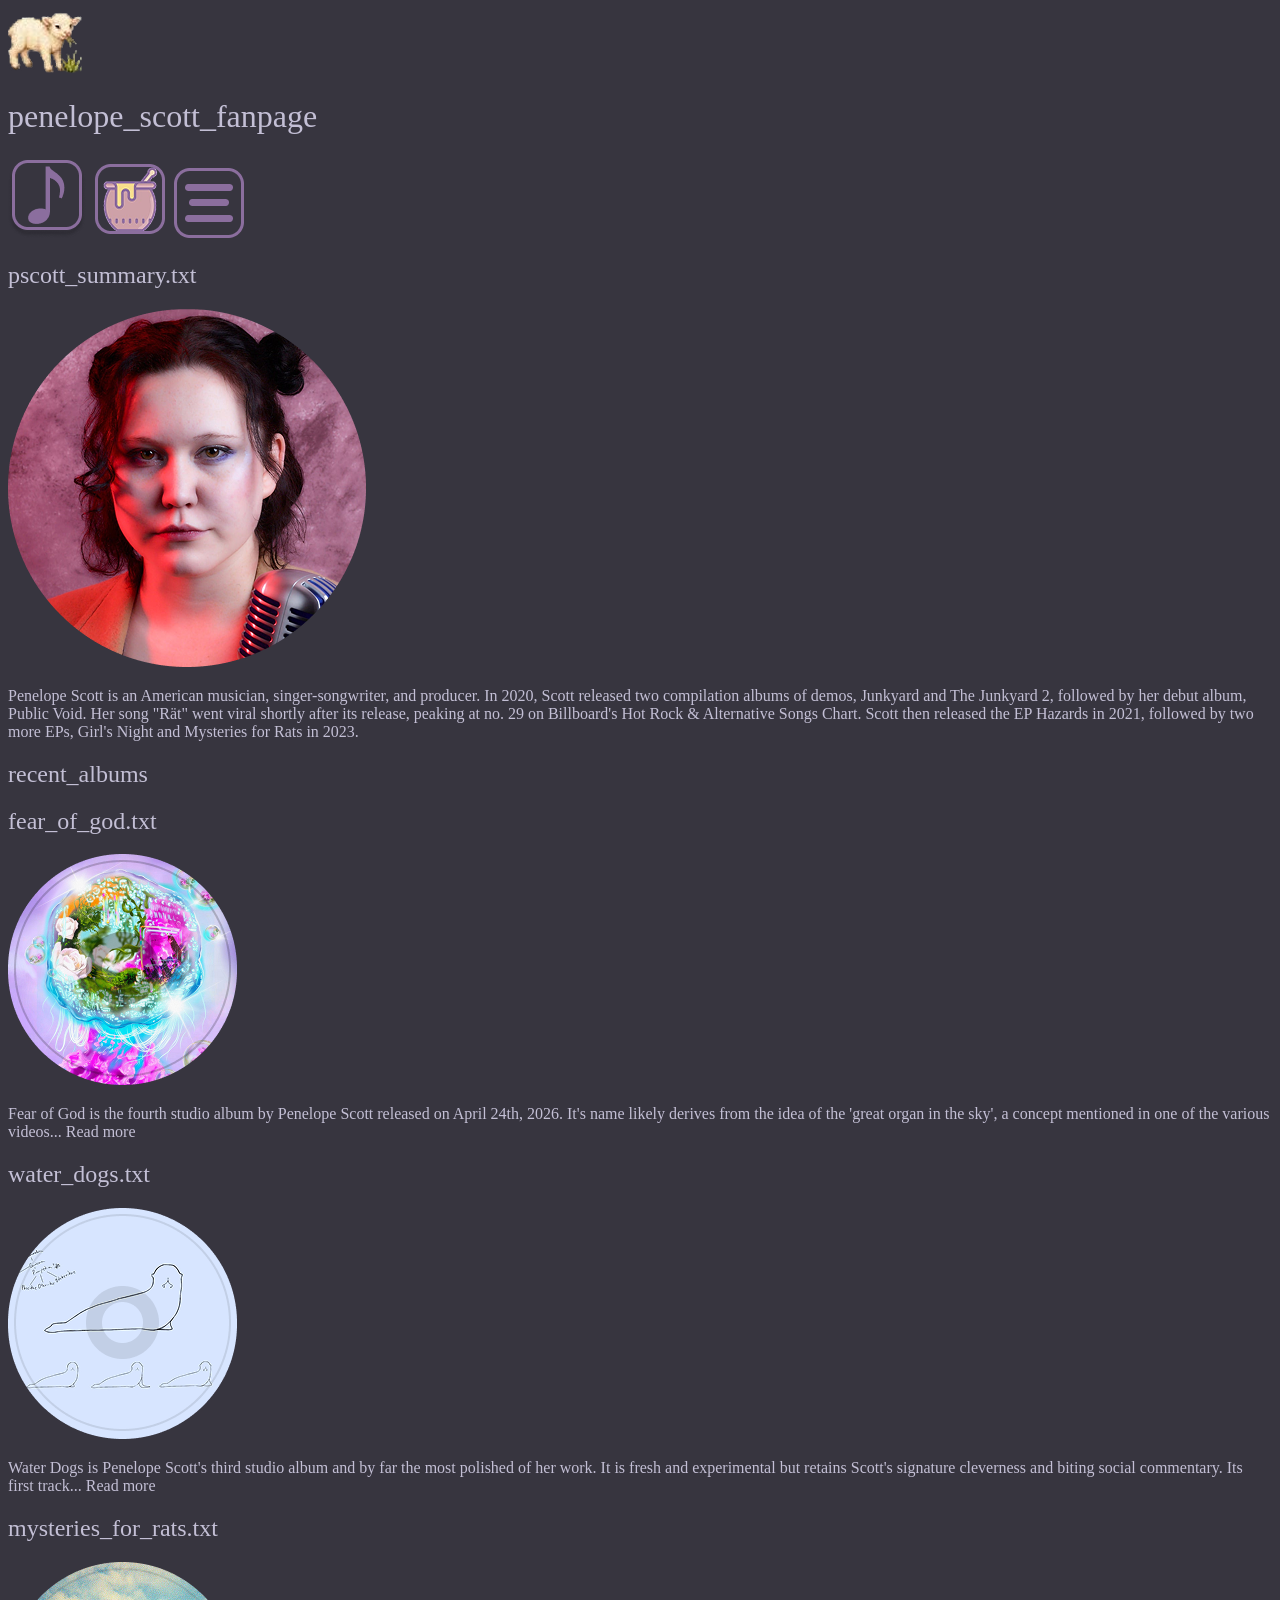
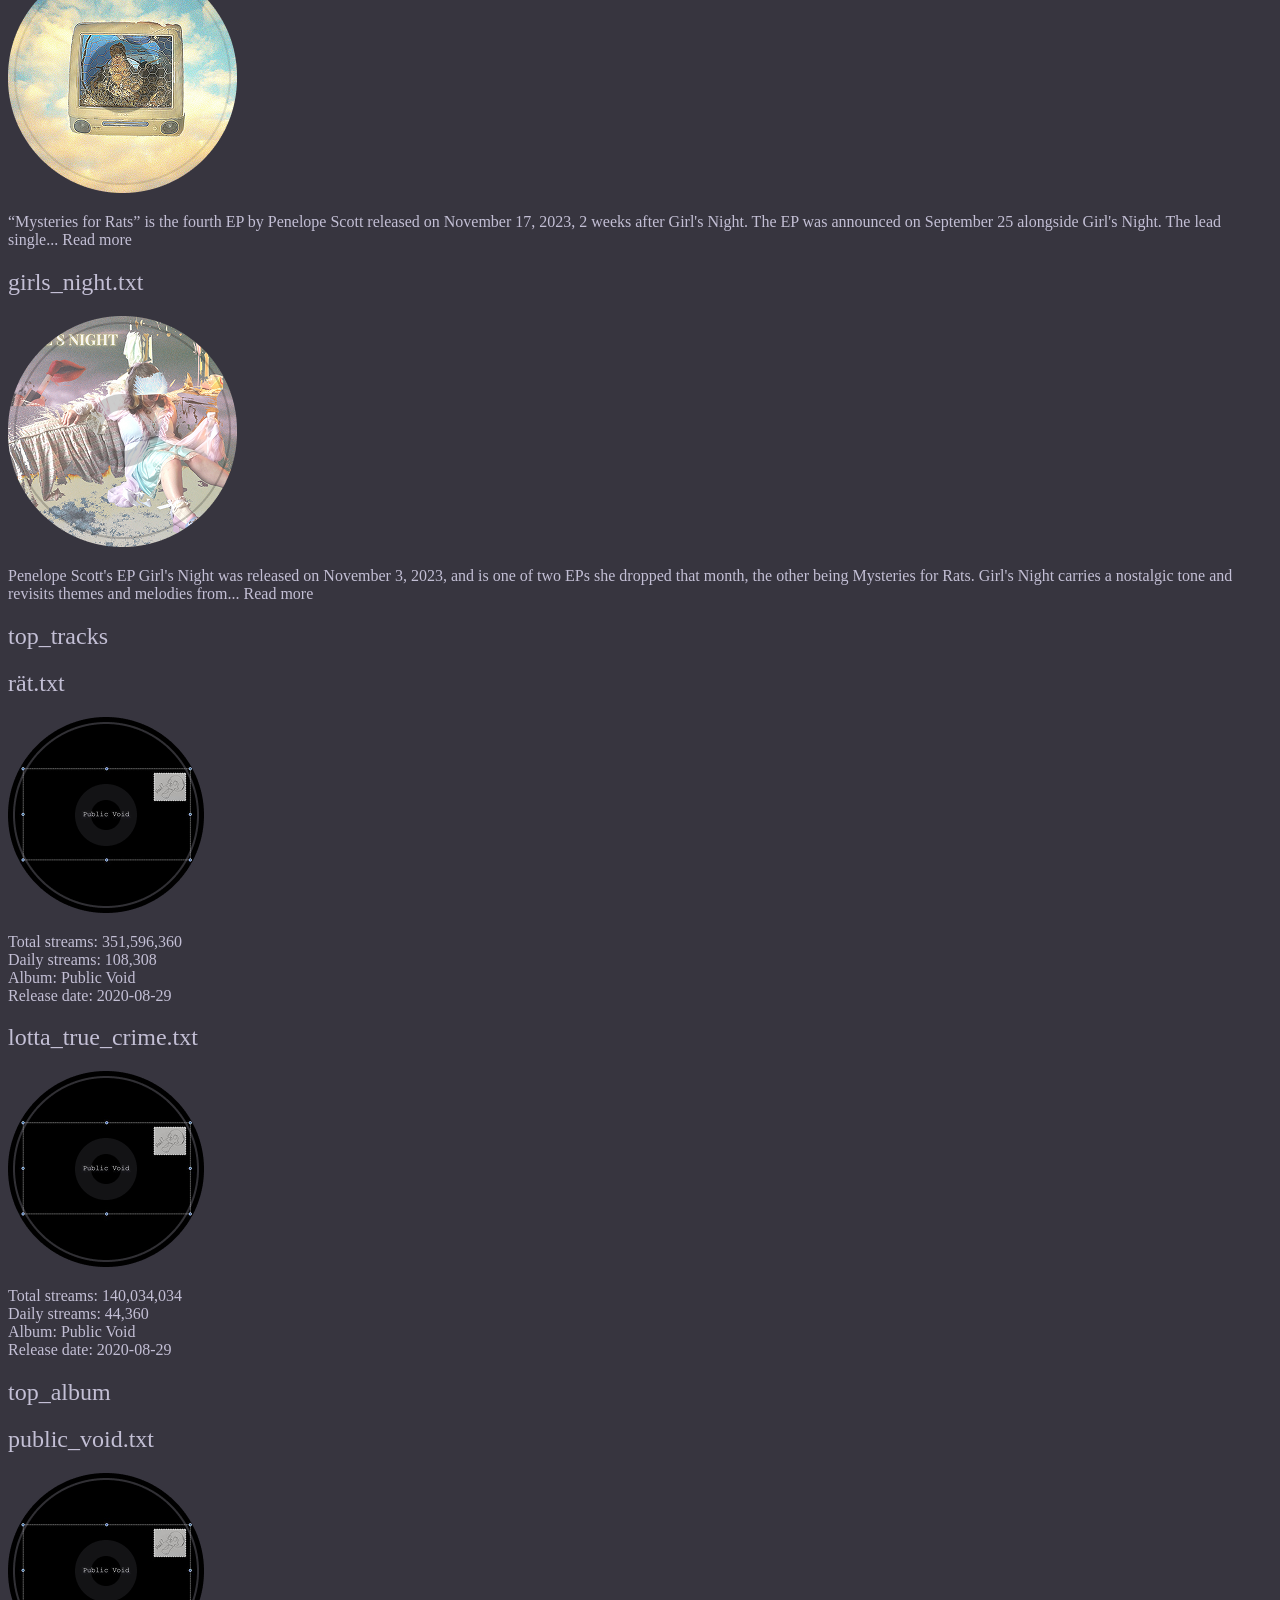
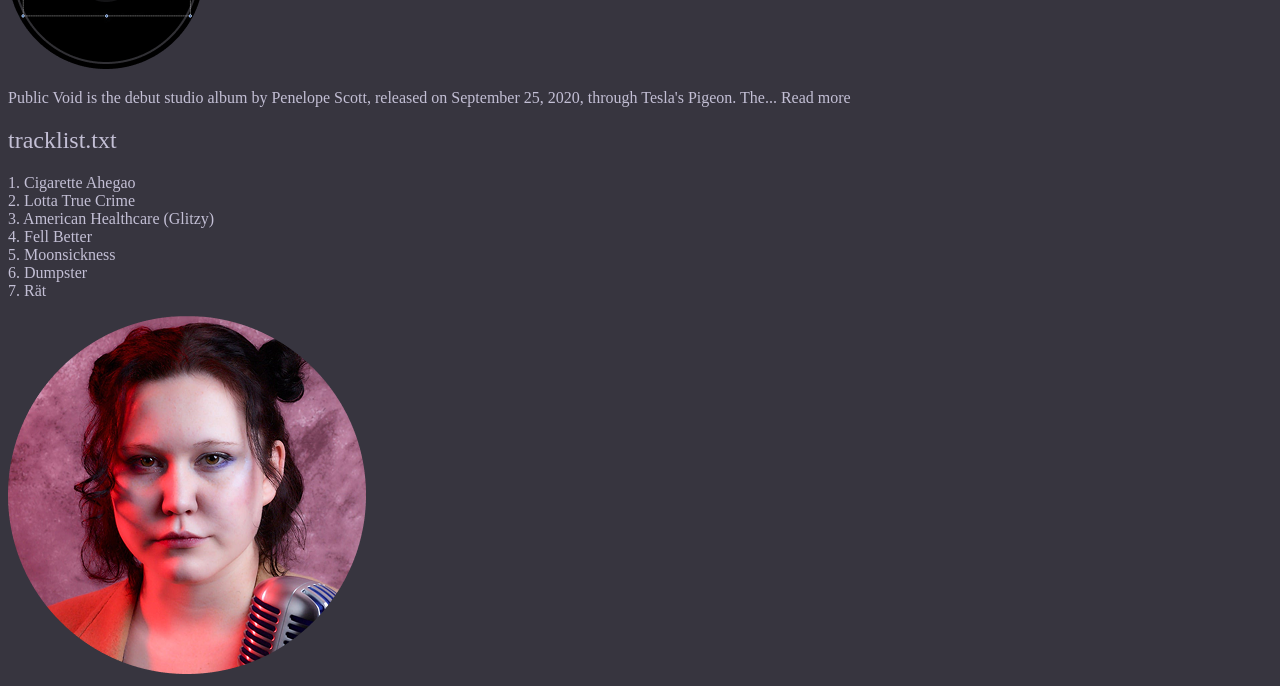
==== index.html @ 0071008b "Added images, style sheet and index." ====
<!DOCTYPE html>
<html lang="en">
<head>
    <meta charset="UTF-8">
    <meta name="viewport" content="width=device-width, initial-scale=1.0">
    <link rel="stylesheet" href="style.css">
    <title>Penelope Scott Fanpage</title>
    <link rel="icon" href="images/lamb.png" type="image/png"></link>
</head>

<body>
    <header>
        <img src="images/lamb.png" alt="An image of a pixalated lamb">
        <h1>penelope_scott_fanpage</h1>
    </header>

    <nav>
        <img src="images/music.png" alt="A music note">
        <a href="honey_morello.html"><img src="images/honey_pot.png" alt="Honey Morello"></a>
        <img src="images/menu.png" alt="TAFTYDSGS">
    </nav>

    <main>
        <h2>pscott_summary.txt</h2>
        <img src="images/penelope_scott_1.png" alt="An image of Penelope Scott">
        <p>Penelope Scott is an American musician, singer-songwriter, and producer. In 2020, Scott released two compilation albums of demos, Junkyard and The Junkyard 2, followed by her debut album, Public Void. Her song "Rät" went viral shortly after its release, peaking at no. 29 on Billboard's Hot Rock & Alternative Songs Chart. Scott then released the EP Hazards in 2021, followed by two more EPs, Girl's Night and Mysteries for Rats in 2023.</p>
    </main>

    <section>
        <h2>recent_albums</h2>
        <h2>fear_of_god.txt</h2>
        <img src="images/fear_of_god.png" alt="Fear of God's album cover">
        <p>Fear of God is the fourth studio album by Penelope Scott released on April 24th, 2026. It's name likely derives from the idea of the 'great organ in the sky', a concept mentioned in one of the various videos... Read more</p>
        <h2>water_dogs.txt</h2>
        <img src="images/water_dogs.png" alt="Water Dogs' album cover">
        <p>Water Dogs is Penelope Scott's third studio album and by far the most polished of her work. It is fresh and experimental but retains Scott's signature cleverness and biting social commentary. Its first track... Read more</p>
        <h2>mysteries_for_rats.txt</h2>
        <img src="images/mysteries_for_rats.png" alt="Mysteries for Rats' album cover">
        <p>“Mysteries for Rats” is the fourth EP by Penelope Scott released on November 17, 2023, 2 weeks after Girl's Night. The EP was announced on September 25 alongside Girl's Night. The lead single... Read more</p>
        <h2>girls_night.txt</h2>
        <img src="images/girls_night.png" alt="Girls Night's album cover">
        <p>Penelope Scott's EP Girl's Night was released on November 3, 2023, and is one of two EPs she dropped that month, the other being Mysteries for Rats. Girl's Night carries a nostalgic tone and revisits themes and melodies from... Read more</p>
    </section>

    <section>
        <h2>top_tracks</h2>
        <h2>rät.txt</h2>
        <img src="images/public_void.png" alt="Public Void's album cover">
        <p>Total streams: 351,596,360 <br> Daily streams: 108,308 <br> Album: Public Void <br> Release date: 2020-08-29</p>
        <h2>lotta_true_crime.txt</h2>
        <img src="images/public_void.png" alt="Public Void's album cover">
        <p>Total streams: 140,034,034 <br> Daily streams: 44,360 <br> Album: Public Void <br> Release date: 2020-08-29</p>
        <h2>top_album</h2>
        <h2>public_void.txt</h2>
        <img src="images/public_void.png" alt="Public Void's album cover">
        <p>Public Void is the debut studio album by Penelope Scott, released on September 25, 2020, through Tesla's Pigeon. The... Read more</p>
        <h2>tracklist.txt</h2>
        <p>1. Cigarette Ahegao <br> 2. Lotta True Crime <br> 3. American Healthcare (Glitzy) <br> 4. Fell Better <br> 5. Moonsickness <br> 6. Dumpster <br> 7. Rät</p>
        <img src="images/penelope_scott_2.png" alt="An image of Penelope Scott">
    </section>

</body>
</html>
---- style.css ----
body {
    background-color: #37353F;
}

h1, h2, p {
    color: #C3BFD5;
    font-weight: normal;
}
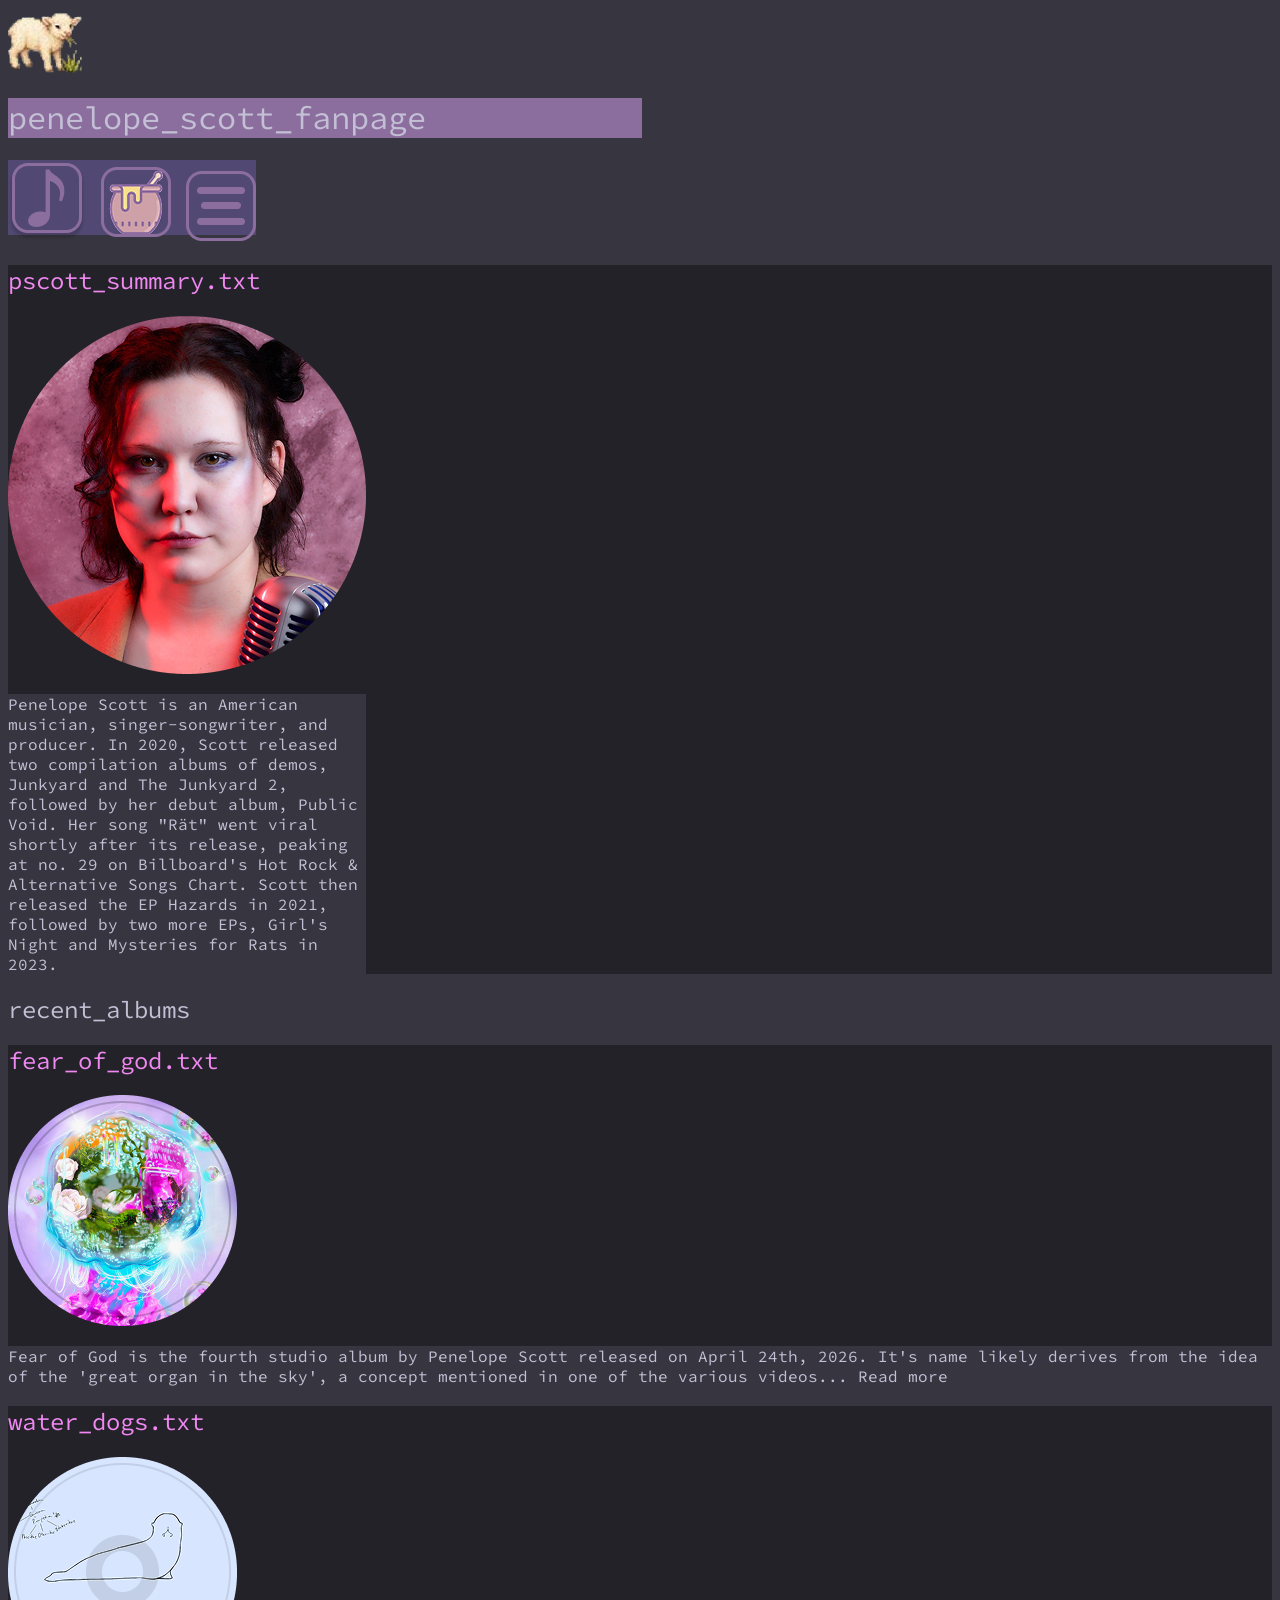
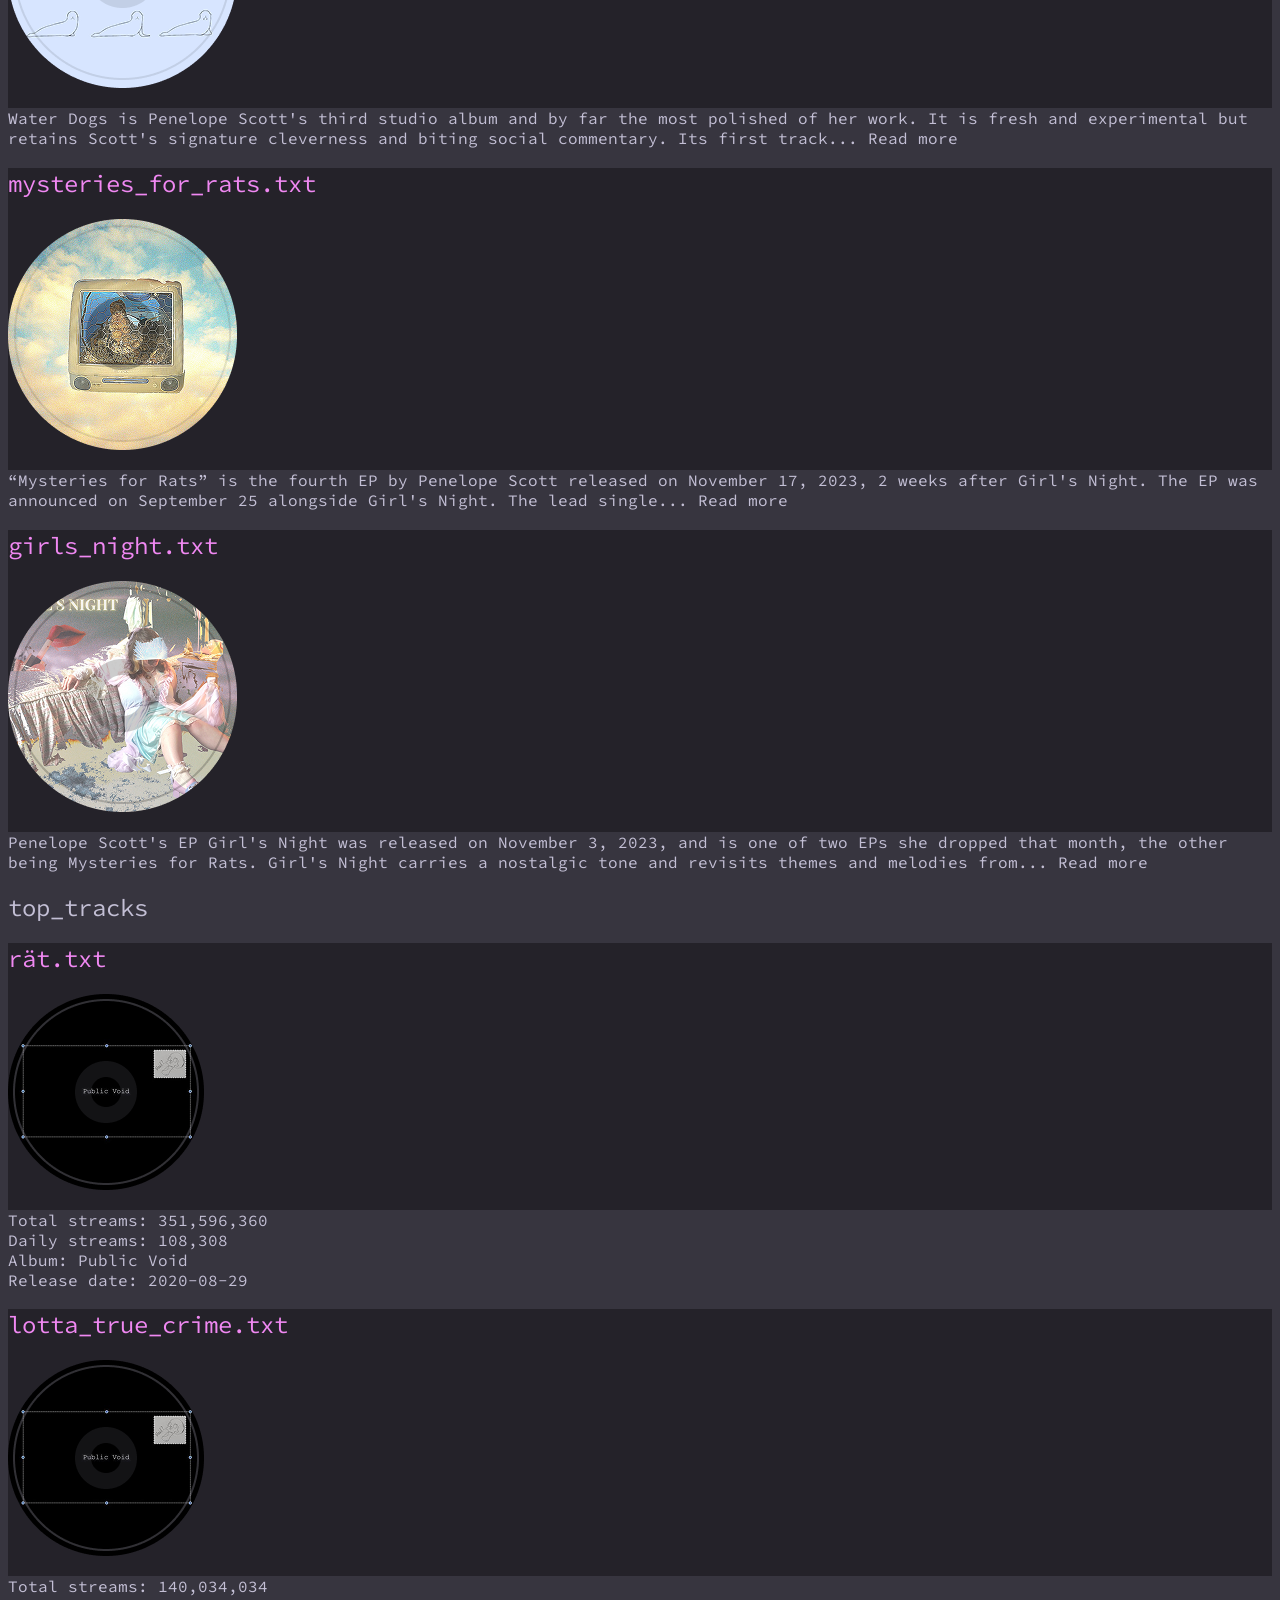
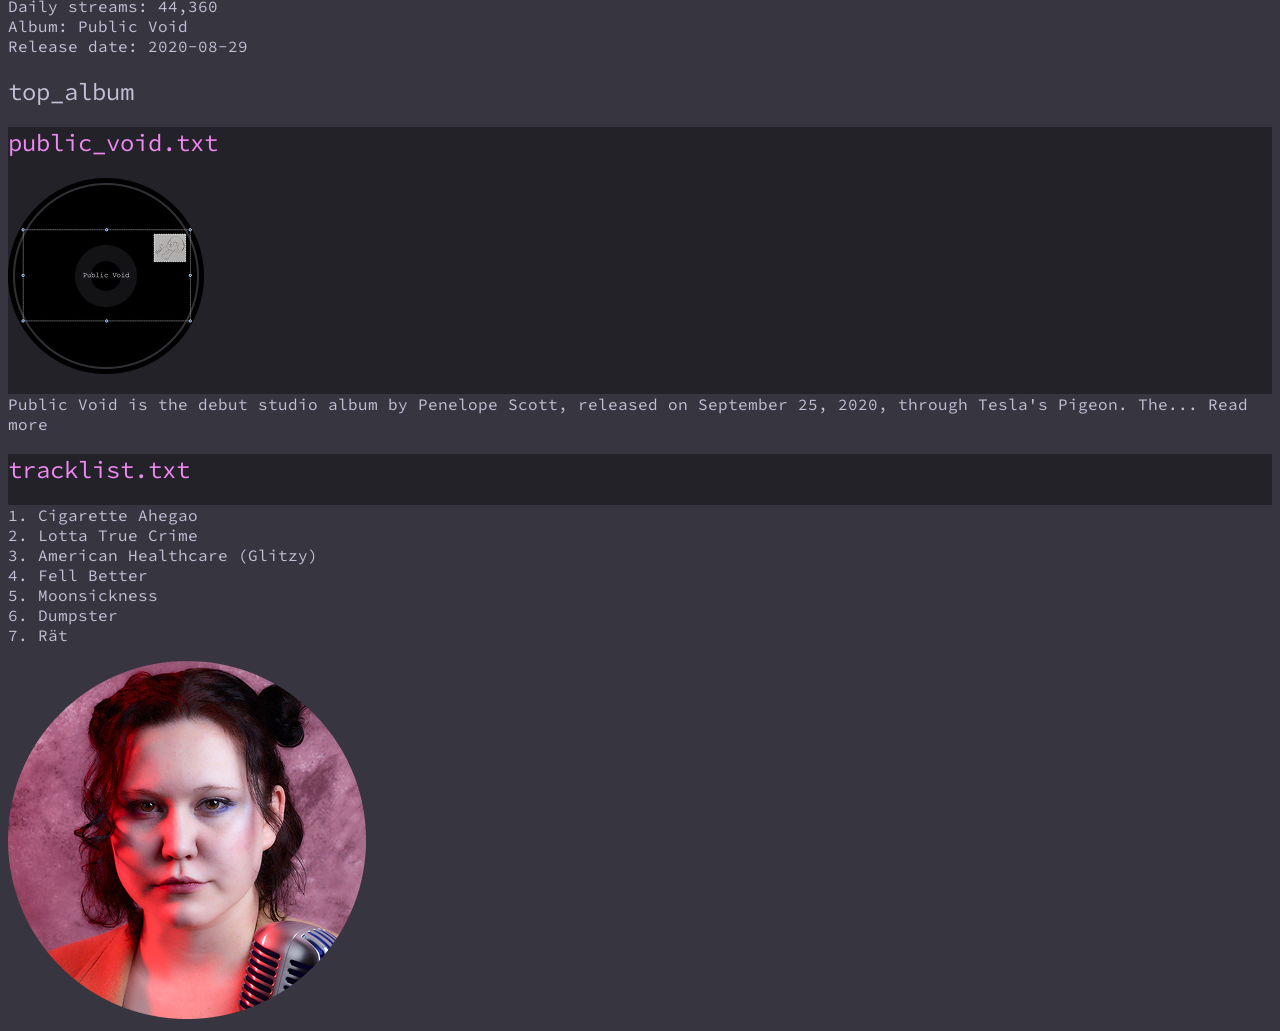
==== commit 5757eaec: "Started on stylesheet and alignment. Added in font." ====
--- a/index.html
+++ b/index.html
@@ -9,53 +9,81 @@
 </head>
 
 <body>
+
     <header>
-        <img src="images/lamb.png" alt="An image of a pixalated lamb">
-        <h1>penelope_scott_fanpage</h1>
+        <img src="images/lamb.png" alt="An image of a pixalated lamb" class ="logo">
+        <h1 class ="top">penelope_scott_fanpage</h1>
     </header>
-
+    
     <nav>
         <img src="images/music.png" alt="A music note">
         <a href="honey_morello.html"><img src="images/honey_pot.png" alt="Honey Morello"></a>
-        <img src="images/menu.png" alt="TAFTYDSGS">
+        <img src="images/menu.png" alt="A menu button">
     </nav>
 
     <main>
-        <h2>pscott_summary.txt</h2>
-        <img src="images/penelope_scott_1.png" alt="An image of Penelope Scott">
-        <p>Penelope Scott is an American musician, singer-songwriter, and producer. In 2020, Scott released two compilation albums of demos, Junkyard and The Junkyard 2, followed by her debut album, Public Void. Her song "Rät" went viral shortly after its release, peaking at no. 29 on Billboard's Hot Rock & Alternative Songs Chart. Scott then released the EP Hazards in 2021, followed by two more EPs, Girl's Night and Mysteries for Rats in 2023.</p>
+        <div>
+            <h2>pscott_summary.txt</h2>
+            <img src="images/penelope_scott_1.png" alt="An image of Penelope Scott">
+            <p class="summary"> Penelope Scott is an American musician, singer-songwriter, and producer. In 2020, Scott released two compilation albums of demos, Junkyard and The Junkyard 2, followed by her debut album, Public Void. Her song "Rät" went viral shortly after its release, peaking at no. 29 on Billboard's Hot Rock & Alternative Songs Chart. Scott then released the EP Hazards in 2021, followed by two more EPs, Girl's Night and Mysteries for Rats in 2023.</p>
+        </div>
     </main>
 
     <section>
-        <h2>recent_albums</h2>
-        <h2>fear_of_god.txt</h2>
-        <img src="images/fear_of_god.png" alt="Fear of God's album cover">
-        <p>Fear of God is the fourth studio album by Penelope Scott released on April 24th, 2026. It's name likely derives from the idea of the 'great organ in the sky', a concept mentioned in one of the various videos... Read more</p>
-        <h2>water_dogs.txt</h2>
-        <img src="images/water_dogs.png" alt="Water Dogs' album cover">
-        <p>Water Dogs is Penelope Scott's third studio album and by far the most polished of her work. It is fresh and experimental but retains Scott's signature cleverness and biting social commentary. Its first track... Read more</p>
-        <h2>mysteries_for_rats.txt</h2>
-        <img src="images/mysteries_for_rats.png" alt="Mysteries for Rats' album cover">
-        <p>“Mysteries for Rats” is the fourth EP by Penelope Scott released on November 17, 2023, 2 weeks after Girl's Night. The EP was announced on September 25 alongside Girl's Night. The lead single... Read more</p>
-        <h2>girls_night.txt</h2>
-        <img src="images/girls_night.png" alt="Girls Night's album cover">
-        <p>Penelope Scott's EP Girl's Night was released on November 3, 2023, and is one of two EPs she dropped that month, the other being Mysteries for Rats. Girl's Night carries a nostalgic tone and revisits themes and melodies from... Read more</p>
+        <h1>recent_albums</h1>
+
+        <div>
+            <h2>fear_of_god.txt</h2>
+            <img src="images/fear_of_god.png" alt="Fear of God's album cover">
+            <p>Fear of God is the fourth studio album by Penelope Scott released on April 24th, 2026. It's name likely derives from the idea of the 'great organ in the sky', a concept mentioned in one of the various videos... Read more</p>
+        </div>
+
+        <div>
+            <h2>water_dogs.txt</h2>
+            <img src="images/water_dogs.png" alt="Water Dogs' album cover">
+            <p>Water Dogs is Penelope Scott's third studio album and by far the most polished of her work. It is fresh and experimental but retains Scott's signature cleverness and biting social commentary. Its first track... Read more</p>
+        </div>
+        
+        <div>
+            <h2>mysteries_for_rats.txt</h2>
+            <img src="images/mysteries_for_rats.png" alt="Mysteries for Rats' album cover">
+            <p>“Mysteries for Rats” is the fourth EP by Penelope Scott released on November 17, 2023, 2 weeks after Girl's Night. The EP was announced on September 25 alongside Girl's Night. The lead single... Read more</p>
+        </div>
+
+        <div>
+            <h2>girls_night.txt</h2>
+            <img src="images/girls_night.png" alt="Girls Night's album cover">
+            <p>Penelope Scott's EP Girl's Night was released on November 3, 2023, and is one of two EPs she dropped that month, the other being Mysteries for Rats. Girl's Night carries a nostalgic tone and revisits themes and melodies from... Read more</p>
+        </div>
     </section>
 
     <section>
-        <h2>top_tracks</h2>
+        <h1>top_tracks</h1>
+        <div>
         <h2>rät.txt</h2>
-        <img src="images/public_void.png" alt="Public Void's album cover">
-        <p>Total streams: 351,596,360 <br> Daily streams: 108,308 <br> Album: Public Void <br> Release date: 2020-08-29</p>
-        <h2>lotta_true_crime.txt</h2>
-        <img src="images/public_void.png" alt="Public Void's album cover">
-        <p>Total streams: 140,034,034 <br> Daily streams: 44,360 <br> Album: Public Void <br> Release date: 2020-08-29</p>
-        <h2>top_album</h2>
-        <h2>public_void.txt</h2>
-        <img src="images/public_void.png" alt="Public Void's album cover">
-        <p>Public Void is the debut studio album by Penelope Scott, released on September 25, 2020, through Tesla's Pigeon. The... Read more</p>
-        <h2>tracklist.txt</h2>
-        <p>1. Cigarette Ahegao <br> 2. Lotta True Crime <br> 3. American Healthcare (Glitzy) <br> 4. Fell Better <br> 5. Moonsickness <br> 6. Dumpster <br> 7. Rät</p>
+            <img src="images/public_void.png" alt="Public Void's album cover">
+            <p>Total streams: 351,596,360 <br> Daily streams: 108,308 <br> Album: Public Void <br> Release date: 2020-08-29</p>
+        </div>
+
+        <div>
+            <h2>lotta_true_crime.txt</h2>
+            <img src="images/public_void.png" alt="Public Void's album cover">
+            <p>Total streams: 140,034,034 <br> Daily streams: 44,360 <br> Album: Public Void <br> Release date: 2020-08-29</p>
+        </div>
+
+        <h1>top_album</h1>
+
+        <div>
+            <h2>public_void.txt</h2>
+            <img src="images/public_void.png" alt="Public Void's album cover">
+            <p>Public Void is the debut studio album by Penelope Scott, released on September 25, 2020, through Tesla's Pigeon. The... Read more</p>
+        </div>
+
+        <div>
+            <h2>tracklist.txt</h2>
+            <p>1. Cigarette Ahegao <br> 2. Lotta True Crime <br> 3. American Healthcare (Glitzy) <br> 4. Fell Better <br> 5. Moonsickness <br> 6. Dumpster <br> 7. Rät</p>
+        </div>
+
         <img src="images/penelope_scott_2.png" alt="An image of Penelope Scott">
     </section>
 
--- a/style.css
+++ b/style.css
@@ -1,9 +1,39 @@
+@import url('https://fonts.googleapis.com/css2?family=Source+Code+Pro:ital,wght@0,200..900;1,200..900&display=swap');
+
 body {
+    display: inline-block;
     background-color: #37353F;
+    font-family: "Source Code Pro", monospace;
 }
 
-h1, h2, p {
+nav {
+    display: inline-block;
+    height: 75px;
+    background-color: #524874
+}
+.logo {
+    text-align: left;
+}
+.top {
+    width: 634px;
+    background-color: #8B6E9E;
+}
+div {
+    background-color: #242229
+}
+
+.summary {
+    width: 358px;
+}
+
+h1, p {
     color: #C3BFD5;
+    background-color: #37353F;
     font-weight: normal;
 }
 
+h2, a {
+    color: #F088F2;
+    font-weight: normal;
+}
+
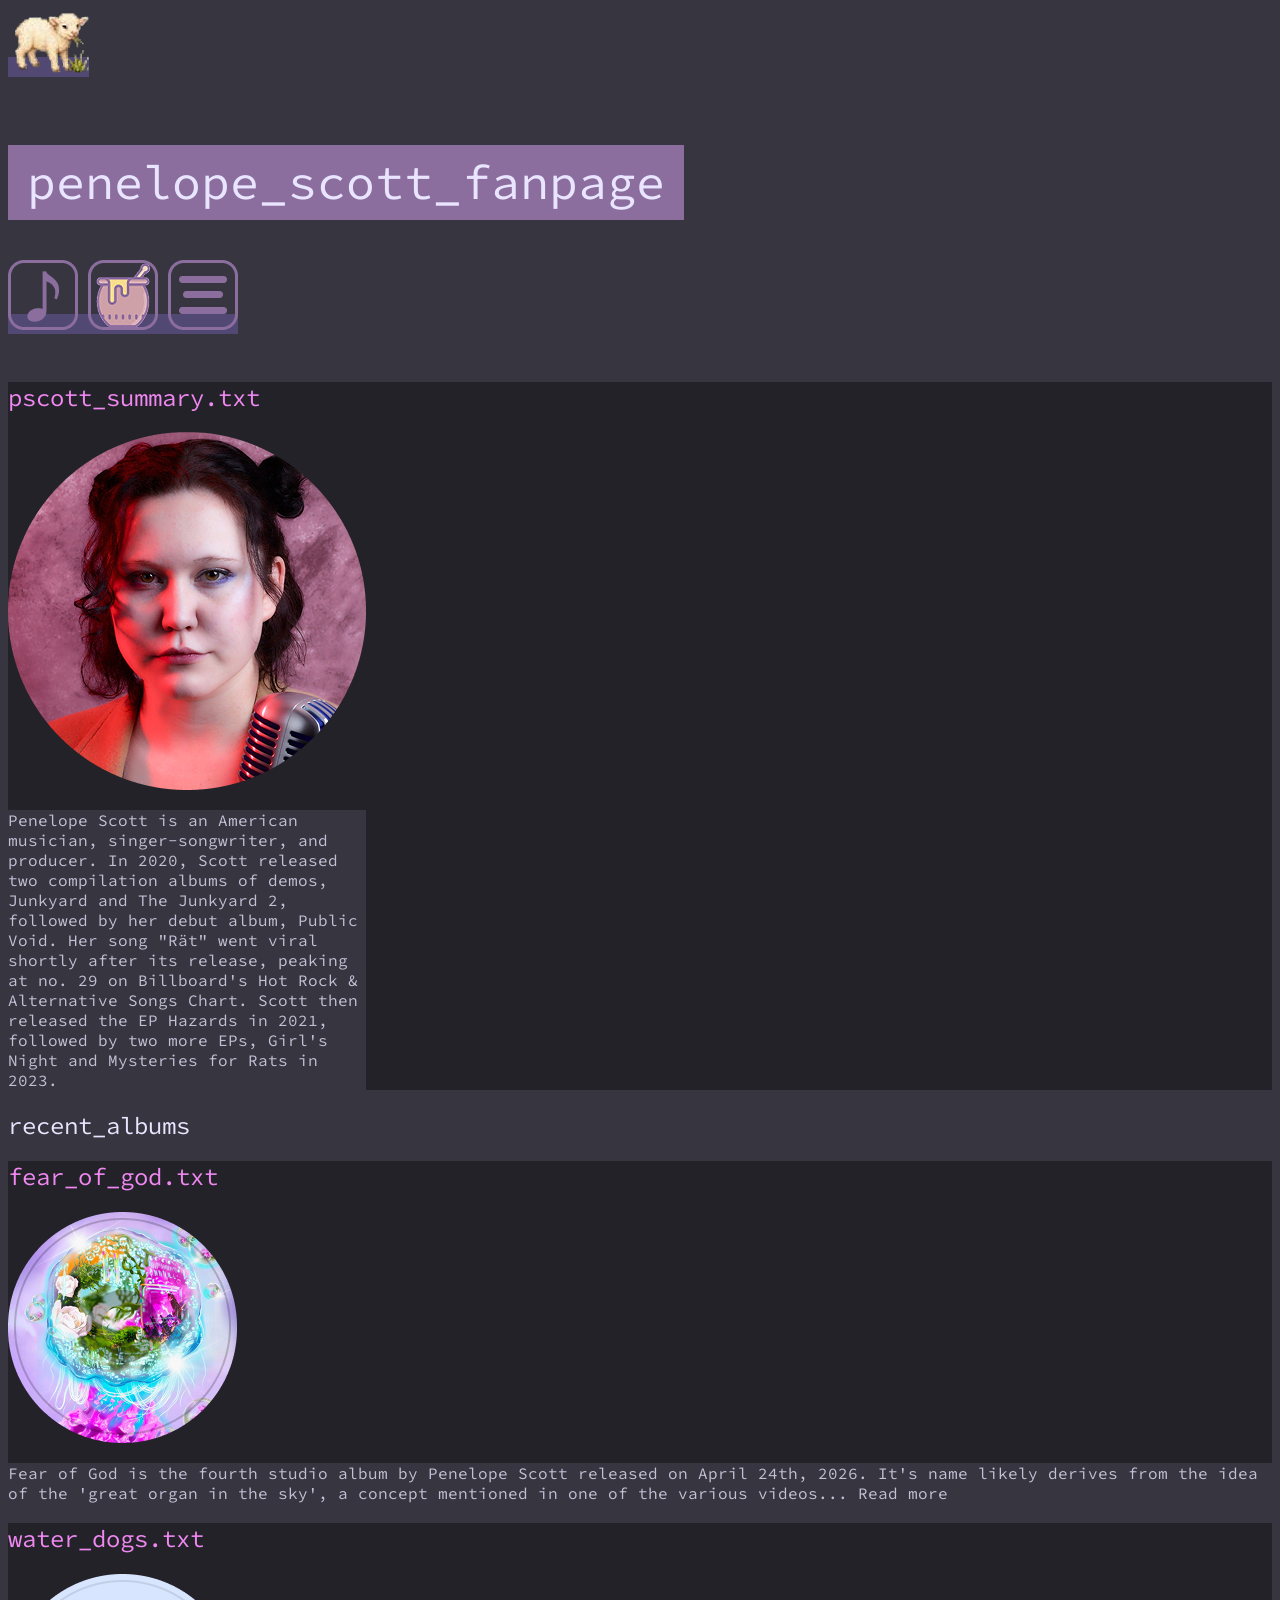
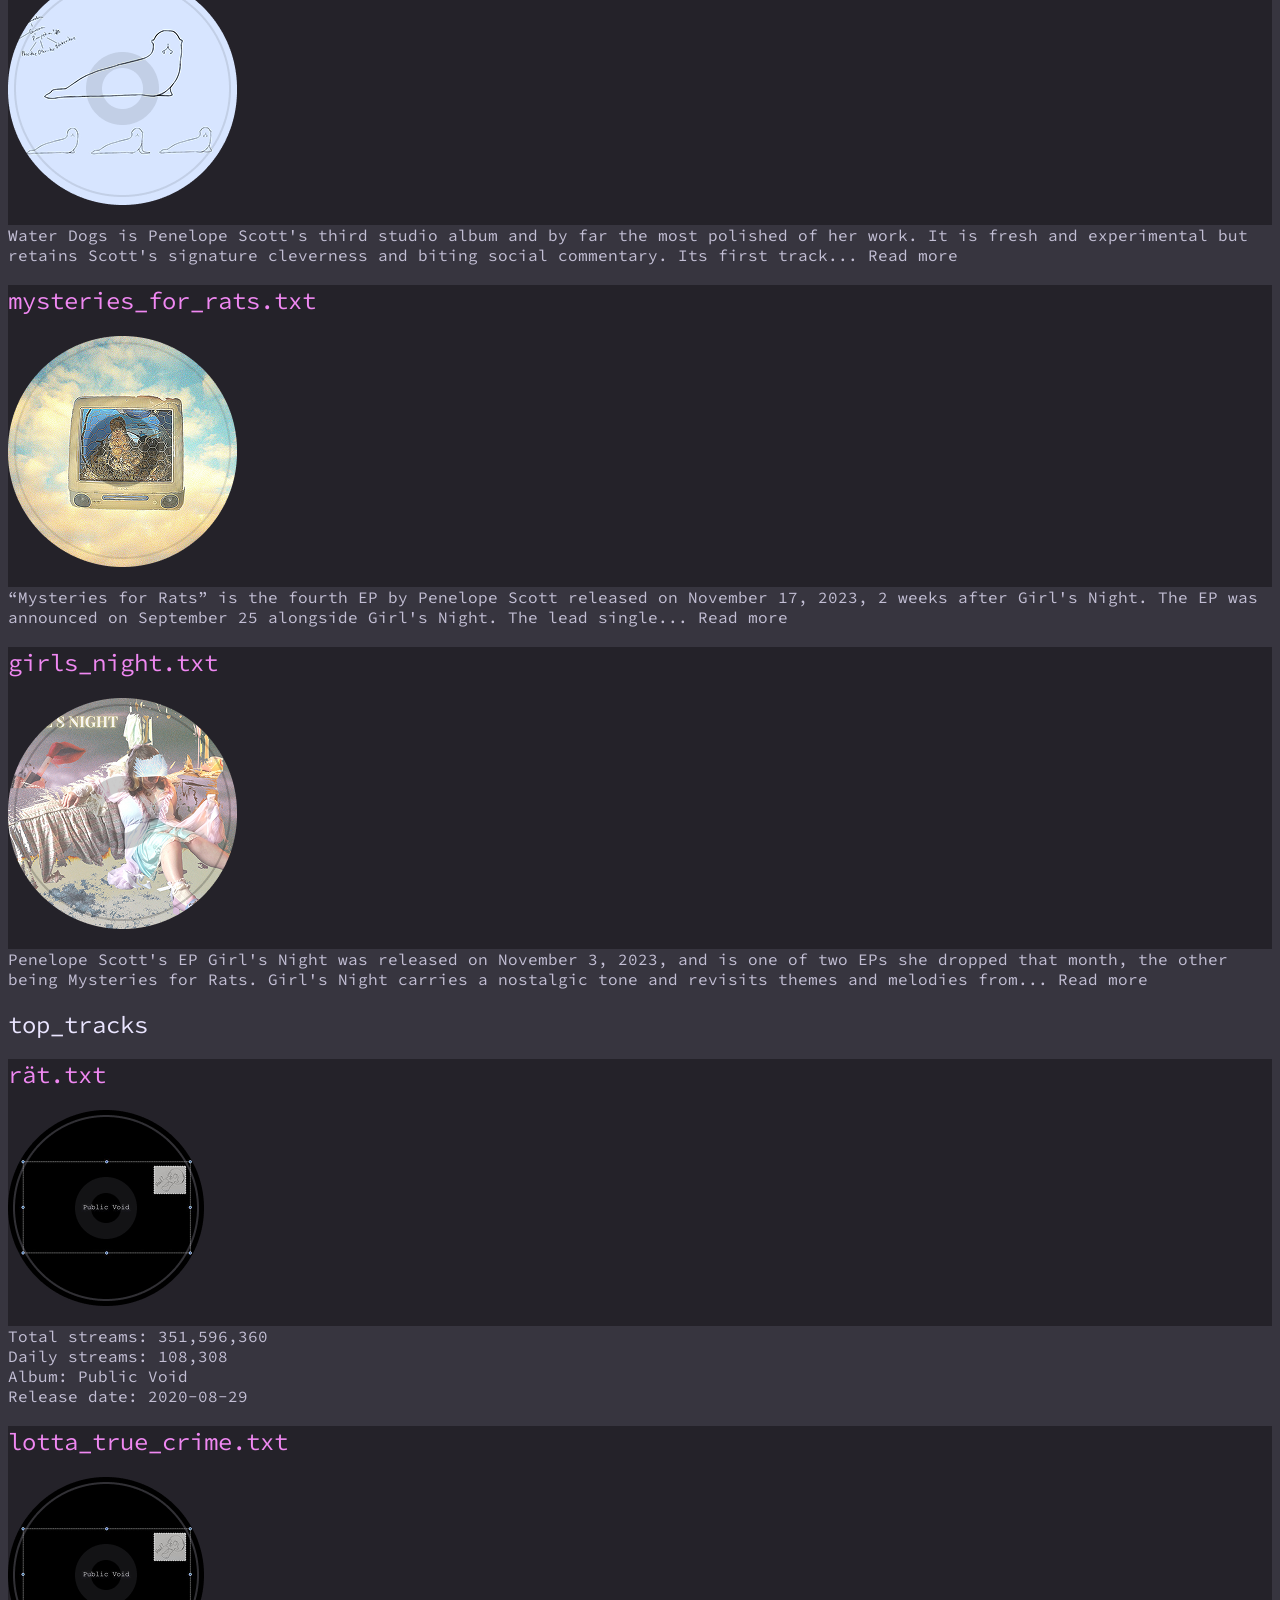
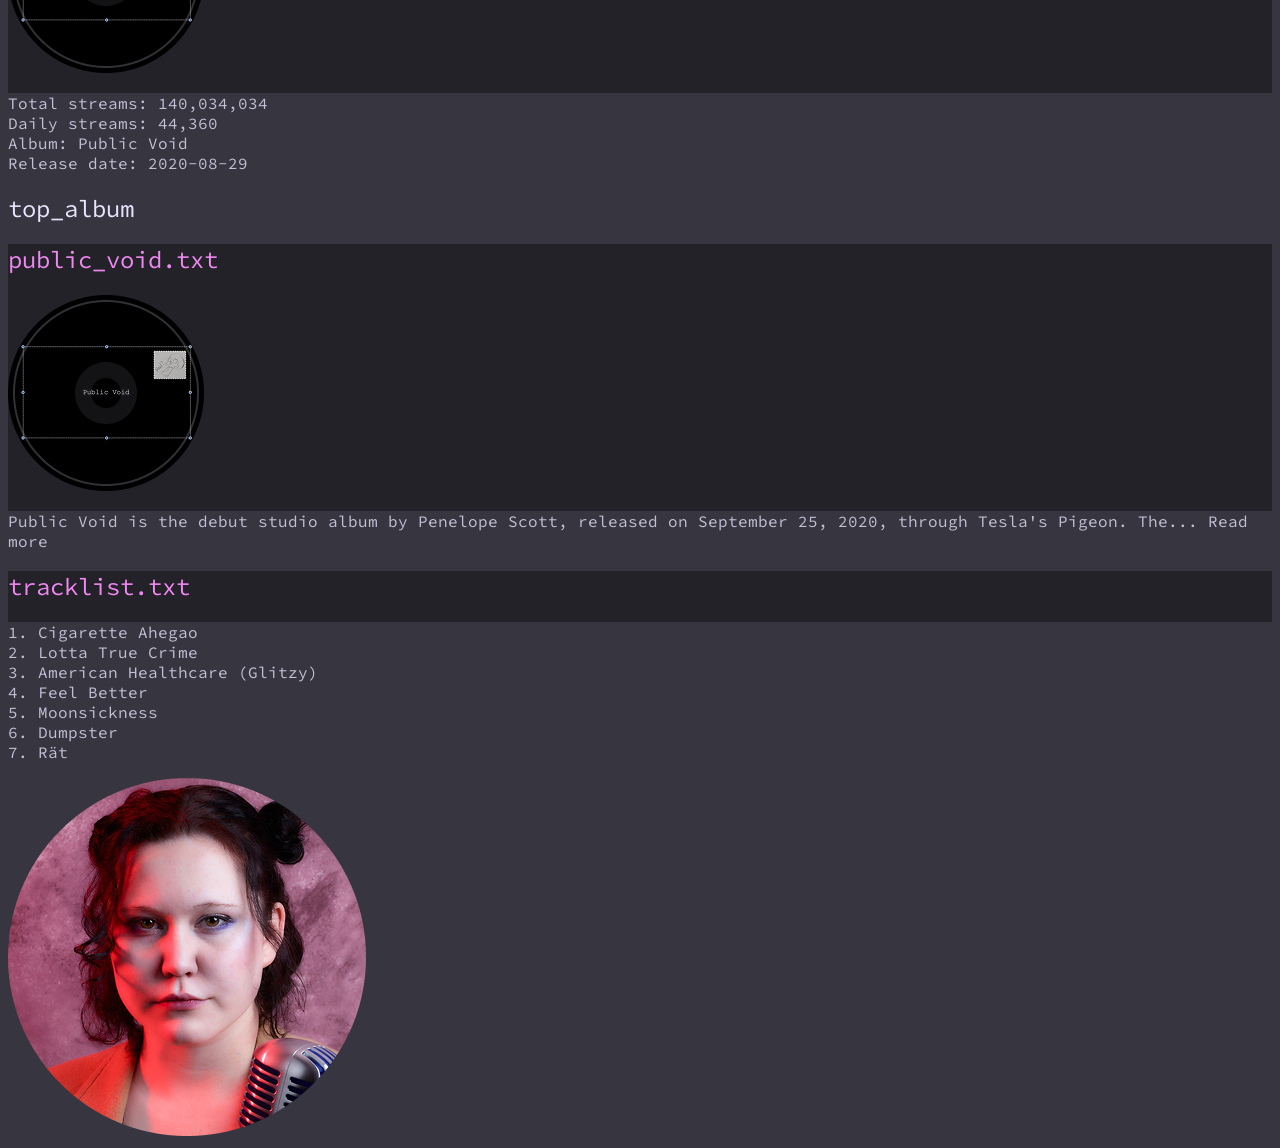
==== commit 09882c8f: "Worked on <nav> , progressed on alignment. Fixed height + quality of music icon." ====
--- a/index.html
+++ b/index.html
@@ -5,20 +5,19 @@
     <meta name="viewport" content="width=device-width, initial-scale=1.0">
     <link rel="stylesheet" href="style.css">
     <title>Penelope Scott Fanpage</title>
-    <link rel="icon" href="images/lamb.png" type="image/png"></link>
+    <link rel="icon" href="images/lamb.png" type="image/png">
 </head>
 
 <body>
 
-    <header>
-        <img src="images/lamb.png" alt="An image of a pixalated lamb" class ="logo">
-        <h1 class ="top">penelope_scott_fanpage</h1>
-    </header>
-    
     <nav>
-        <img src="images/music.png" alt="A music note">
-        <a href="honey_morello.html"><img src="images/honey_pot.png" alt="Honey Morello"></a>
-        <img src="images/menu.png" alt="A menu button">
+        <div>
+            <img src="images/lamb.png" alt="An image of a pixalated lamb" class ="icon">
+            <h1 class ="top">penelope_scott_fanpage</h1>
+            <img src="images/music.png" alt="A music note">
+            <a href="honey_morello.html"><img src="images/honey_pot.png" alt="Honey Morello"></a>
+            <img src="images/menu.png" alt="A menu button">
+        </div>
     </nav>
 
     <main>
@@ -81,7 +80,7 @@
 
         <div>
             <h2>tracklist.txt</h2>
-            <p>1. Cigarette Ahegao <br> 2. Lotta True Crime <br> 3. American Healthcare (Glitzy) <br> 4. Fell Better <br> 5. Moonsickness <br> 6. Dumpster <br> 7. Rät</p>
+            <p>1. Cigarette Ahegao <br> 2. Lotta True Crime <br> 3. American Healthcare (Glitzy) <br> 4. Feel Better <br> 5. Moonsickness <br> 6. Dumpster <br> 7. Rät</p>
         </div>
 
         <img src="images/penelope_scott_2.png" alt="An image of Penelope Scott">
--- a/style.css
+++ b/style.css
@@ -7,16 +7,28 @@
 }
 
 nav {
-    display: inline-block;
+    display: inline;
     height: 75px;
-    background-color: #524874
+    background-color: #524874;
+    line-height: 75px;
 }
-.logo {
-    text-align: left;
+
+nav div {
+    display: inline;
+    height: 75px;
+    background-color: #524874;
+    line-height: 75px;
+}
+
+.icon {
+    padding-left: 7px;
 }
 .top {
-    width: 634px;
+    width: 676px;
+    font-size: 48px;
     background-color: #8B6E9E;
+    text-align: center;
+
 }
 div {
     background-color: #242229
@@ -26,7 +38,12 @@
     width: 358px;
 }
 
-h1, p {
+h1 {
+    color: #EAE5FF;
+    background-color: #37353F;
+    font-weight: normal;
+}
+ p {
     color: #C3BFD5;
     background-color: #37353F;
     font-weight: normal;
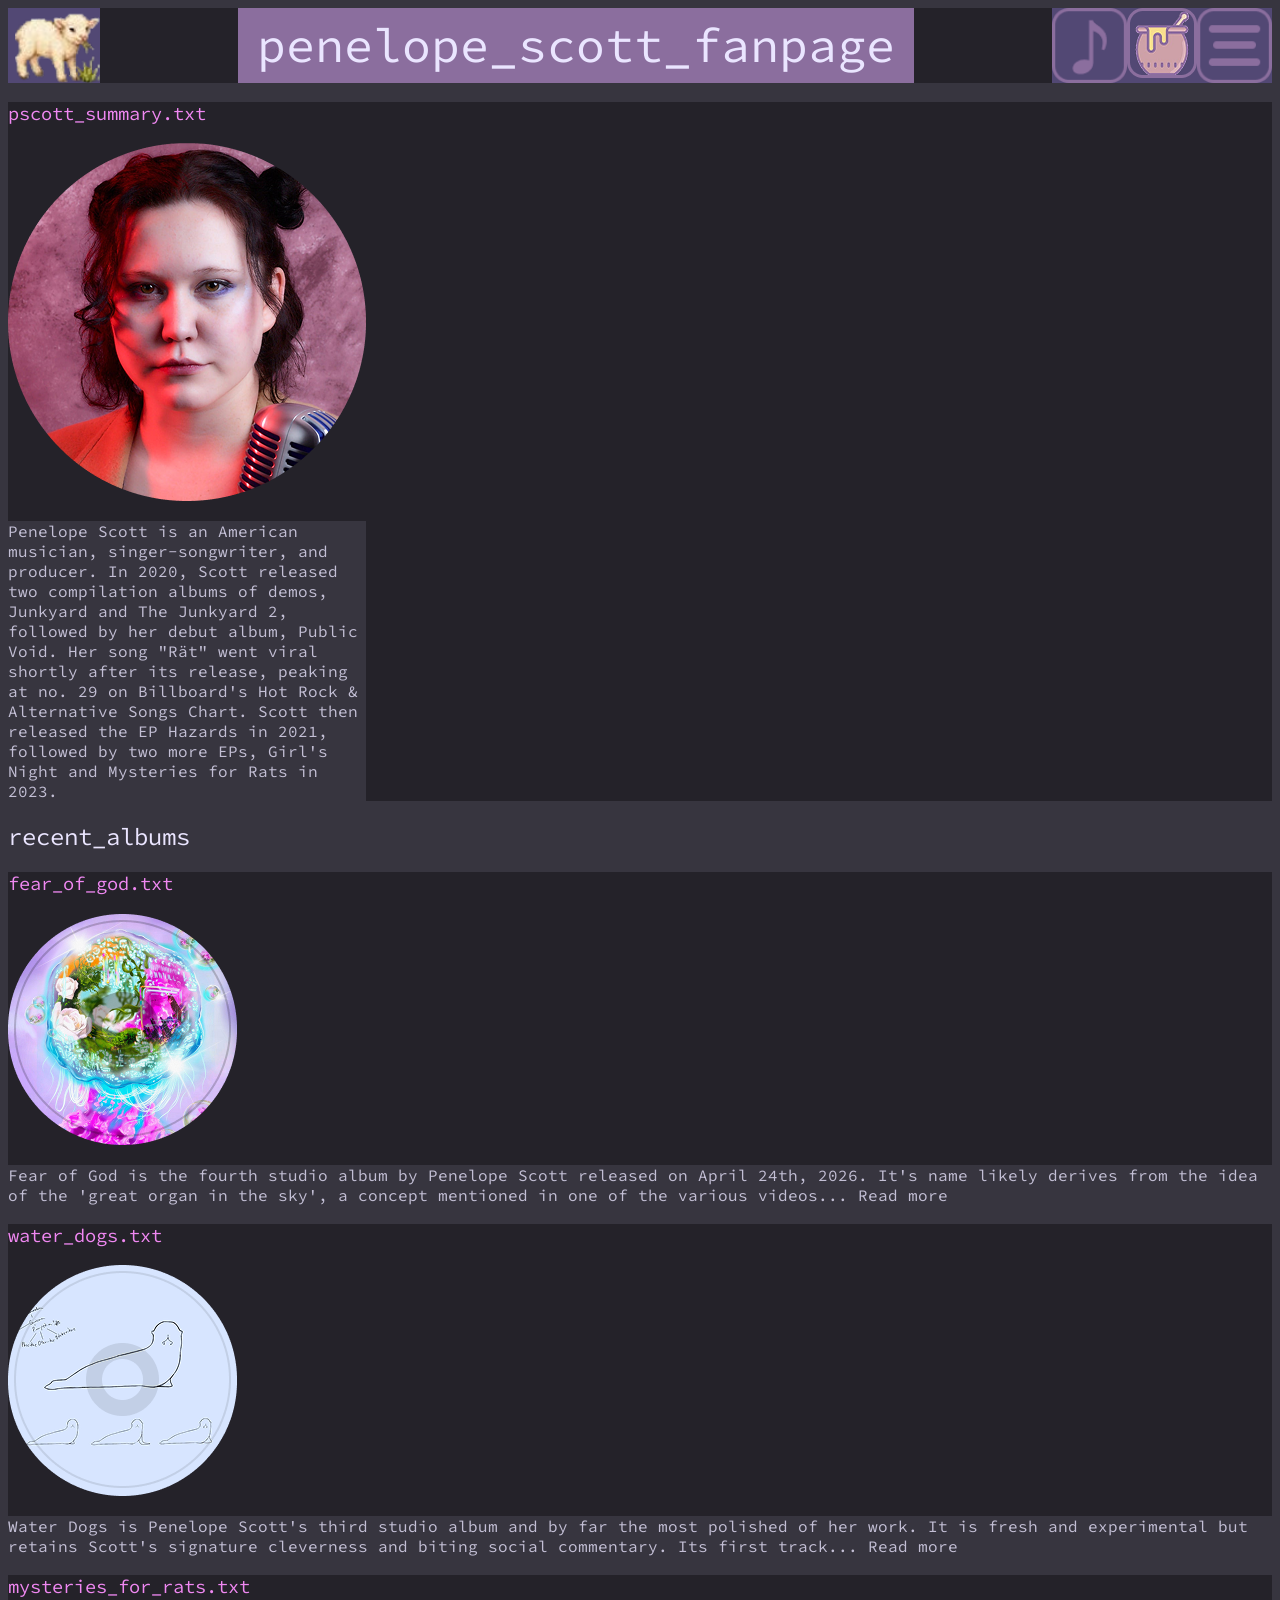
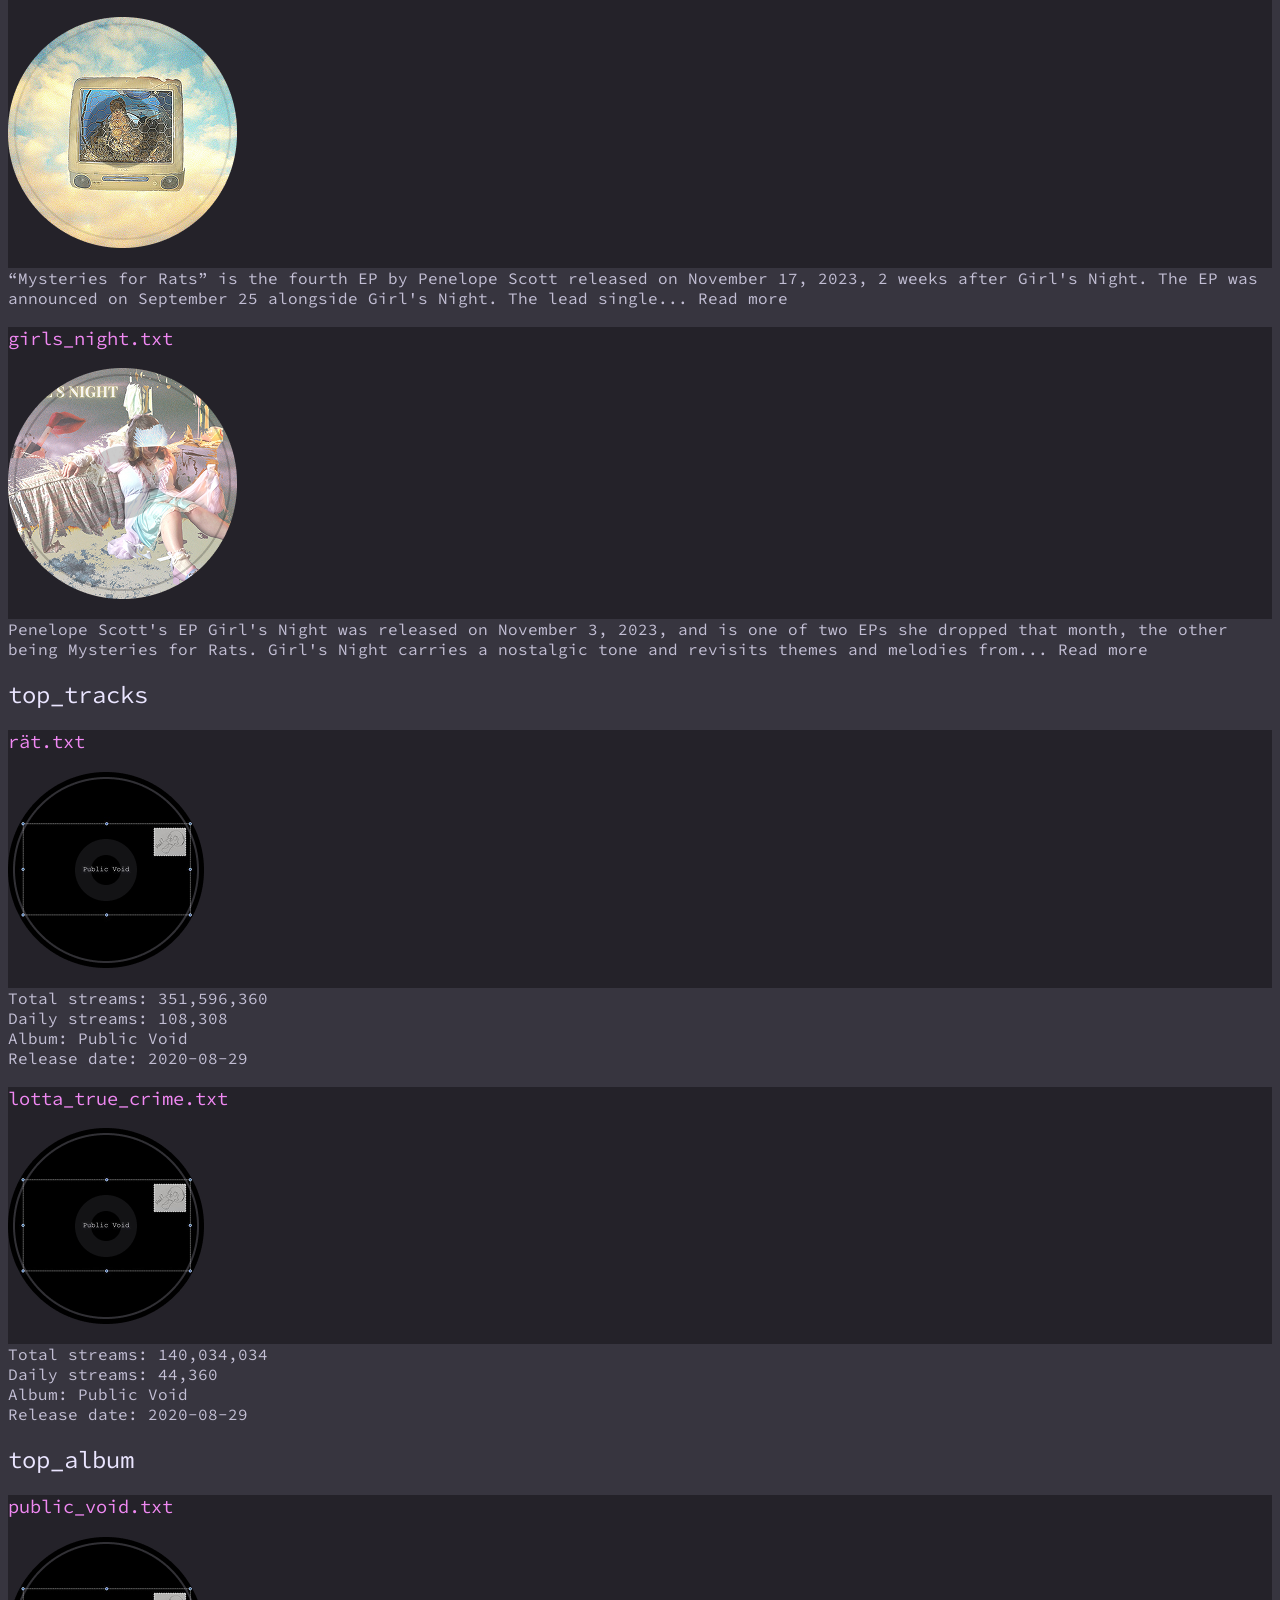
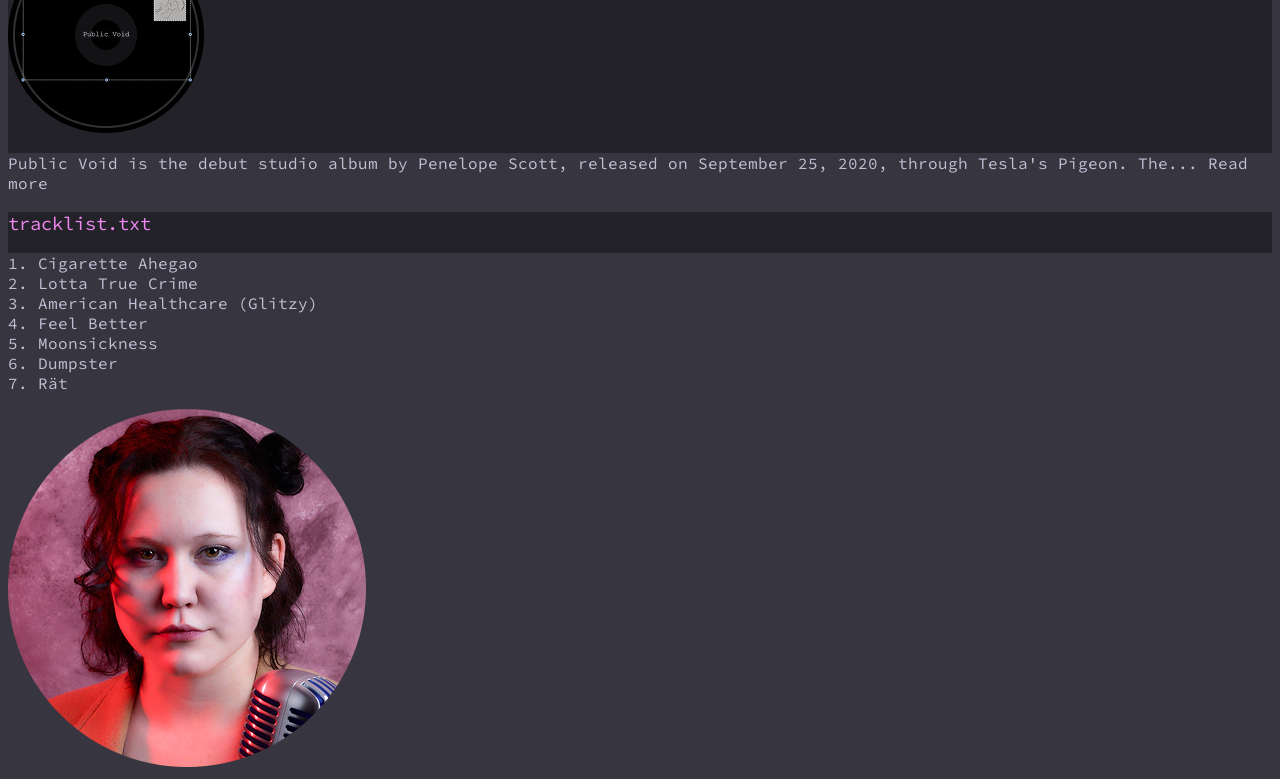
==== commit fcb5e872: "Did more on <nav>, alomost complete." ====
--- a/index.html
+++ b/index.html
@@ -11,75 +11,75 @@
 <body>
 
     <nav>
-        <div>
-            <img src="images/lamb.png" alt="An image of a pixalated lamb" class ="icon">
-            <h1 class ="top">penelope_scott_fanpage</h1>
-            <img src="images/music.png" alt="A music note">
-            <a href="honey_morello.html"><img src="images/honey_pot.png" alt="Honey Morello"></a>
-            <img src="images/menu.png" alt="A menu button">
+        <img src="images/lamb.png" alt="An image of a pixalated lamb" class ="icon">
+        <div class="header">
+            <h1>penelope_scott_fanpage</h1>
         </div>
+        <img src="images/music.png" alt="A music note">
+        <a href="honey_morello.html"><img src="images/honey_pot.png" alt="Honey Morello"></a>
+        <img src="images/menu.png" alt="A menu button">
     </nav>
 
     <main>
         <div>
-            <h2>pscott_summary.txt</h2>
+            <h3>pscott_summary.txt</h3>
             <img src="images/penelope_scott_1.png" alt="An image of Penelope Scott">
             <p class="summary"> Penelope Scott is an American musician, singer-songwriter, and producer. In 2020, Scott released two compilation albums of demos, Junkyard and The Junkyard 2, followed by her debut album, Public Void. Her song "Rät" went viral shortly after its release, peaking at no. 29 on Billboard's Hot Rock & Alternative Songs Chart. Scott then released the EP Hazards in 2021, followed by two more EPs, Girl's Night and Mysteries for Rats in 2023.</p>
         </div>
     </main>
 
     <section>
-        <h1>recent_albums</h1>
+        <h2>recent_albums</h2>
 
         <div>
-            <h2>fear_of_god.txt</h2>
+            <h3>fear_of_god.txt</h3>
             <img src="images/fear_of_god.png" alt="Fear of God's album cover">
             <p>Fear of God is the fourth studio album by Penelope Scott released on April 24th, 2026. It's name likely derives from the idea of the 'great organ in the sky', a concept mentioned in one of the various videos... Read more</p>
         </div>
 
         <div>
-            <h2>water_dogs.txt</h2>
+            <h3>water_dogs.txt</h3>
             <img src="images/water_dogs.png" alt="Water Dogs' album cover">
             <p>Water Dogs is Penelope Scott's third studio album and by far the most polished of her work. It is fresh and experimental but retains Scott's signature cleverness and biting social commentary. Its first track... Read more</p>
         </div>
         
         <div>
-            <h2>mysteries_for_rats.txt</h2>
+            <h3>mysteries_for_rats.txt</h3>
             <img src="images/mysteries_for_rats.png" alt="Mysteries for Rats' album cover">
             <p>“Mysteries for Rats” is the fourth EP by Penelope Scott released on November 17, 2023, 2 weeks after Girl's Night. The EP was announced on September 25 alongside Girl's Night. The lead single... Read more</p>
         </div>
 
         <div>
-            <h2>girls_night.txt</h2>
+            <h3>girls_night.txt</h3>
             <img src="images/girls_night.png" alt="Girls Night's album cover">
             <p>Penelope Scott's EP Girl's Night was released on November 3, 2023, and is one of two EPs she dropped that month, the other being Mysteries for Rats. Girl's Night carries a nostalgic tone and revisits themes and melodies from... Read more</p>
         </div>
     </section>
 
     <section>
-        <h1>top_tracks</h1>
+        <h2>top_tracks</h2>
         <div>
-        <h2>rät.txt</h2>
+        <h3>rät.txt</h3>
             <img src="images/public_void.png" alt="Public Void's album cover">
             <p>Total streams: 351,596,360 <br> Daily streams: 108,308 <br> Album: Public Void <br> Release date: 2020-08-29</p>
         </div>
 
         <div>
-            <h2>lotta_true_crime.txt</h2>
+            <h3>lotta_true_crime.txt</h3>
             <img src="images/public_void.png" alt="Public Void's album cover">
             <p>Total streams: 140,034,034 <br> Daily streams: 44,360 <br> Album: Public Void <br> Release date: 2020-08-29</p>
         </div>
 
-        <h1>top_album</h1>
+        <h2>top_album</h2>
 
         <div>
-            <h2>public_void.txt</h2>
+            <h3>public_void.txt</h3>
             <img src="images/public_void.png" alt="Public Void's album cover">
             <p>Public Void is the debut studio album by Penelope Scott, released on September 25, 2020, through Tesla's Pigeon. The... Read more</p>
         </div>
 
         <div>
-            <h2>tracklist.txt</h2>
+            <h3>tracklist.txt</h3>
             <p>1. Cigarette Ahegao <br> 2. Lotta True Crime <br> 3. American Healthcare (Glitzy) <br> 4. Feel Better <br> 5. Moonsickness <br> 6. Dumpster <br> 7. Rät</p>
         </div>
 
--- a/style.css
+++ b/style.css
@@ -7,29 +7,29 @@
 }
 
 nav {
-    display: inline;
+    display: flex;
+    flex-direction: collumn;
     height: 75px;
     background-color: #524874;
     line-height: 75px;
 }
 
-nav div {
-    display: inline;
-    height: 75px;
-    background-color: #524874;
-    line-height: 75px;
+nav .header {
+    flex-grow: 1;
+    text-align: center;
+}
+nav h1 {
+    display: inline-block;
+    margin: 0;
+    width: 676px;
+    font-size: 48px;
+    background-color: #8B6E9E;
 }
 
 .icon {
     padding-left: 7px;
 }
-.top {
-    width: 676px;
-    font-size: 48px;
-    background-color: #8B6E9E;
-    text-align: center;
 
-}
 div {
     background-color: #242229
 }
@@ -38,7 +38,7 @@
     width: 358px;
 }
 
-h1 {
+h1, h2 {
     color: #EAE5FF;
     background-color: #37353F;
     font-weight: normal;
@@ -49,7 +49,7 @@
     font-weight: normal;
 }
 
-h2, a {
+h3, a {
     color: #F088F2;
     font-weight: normal;
 }
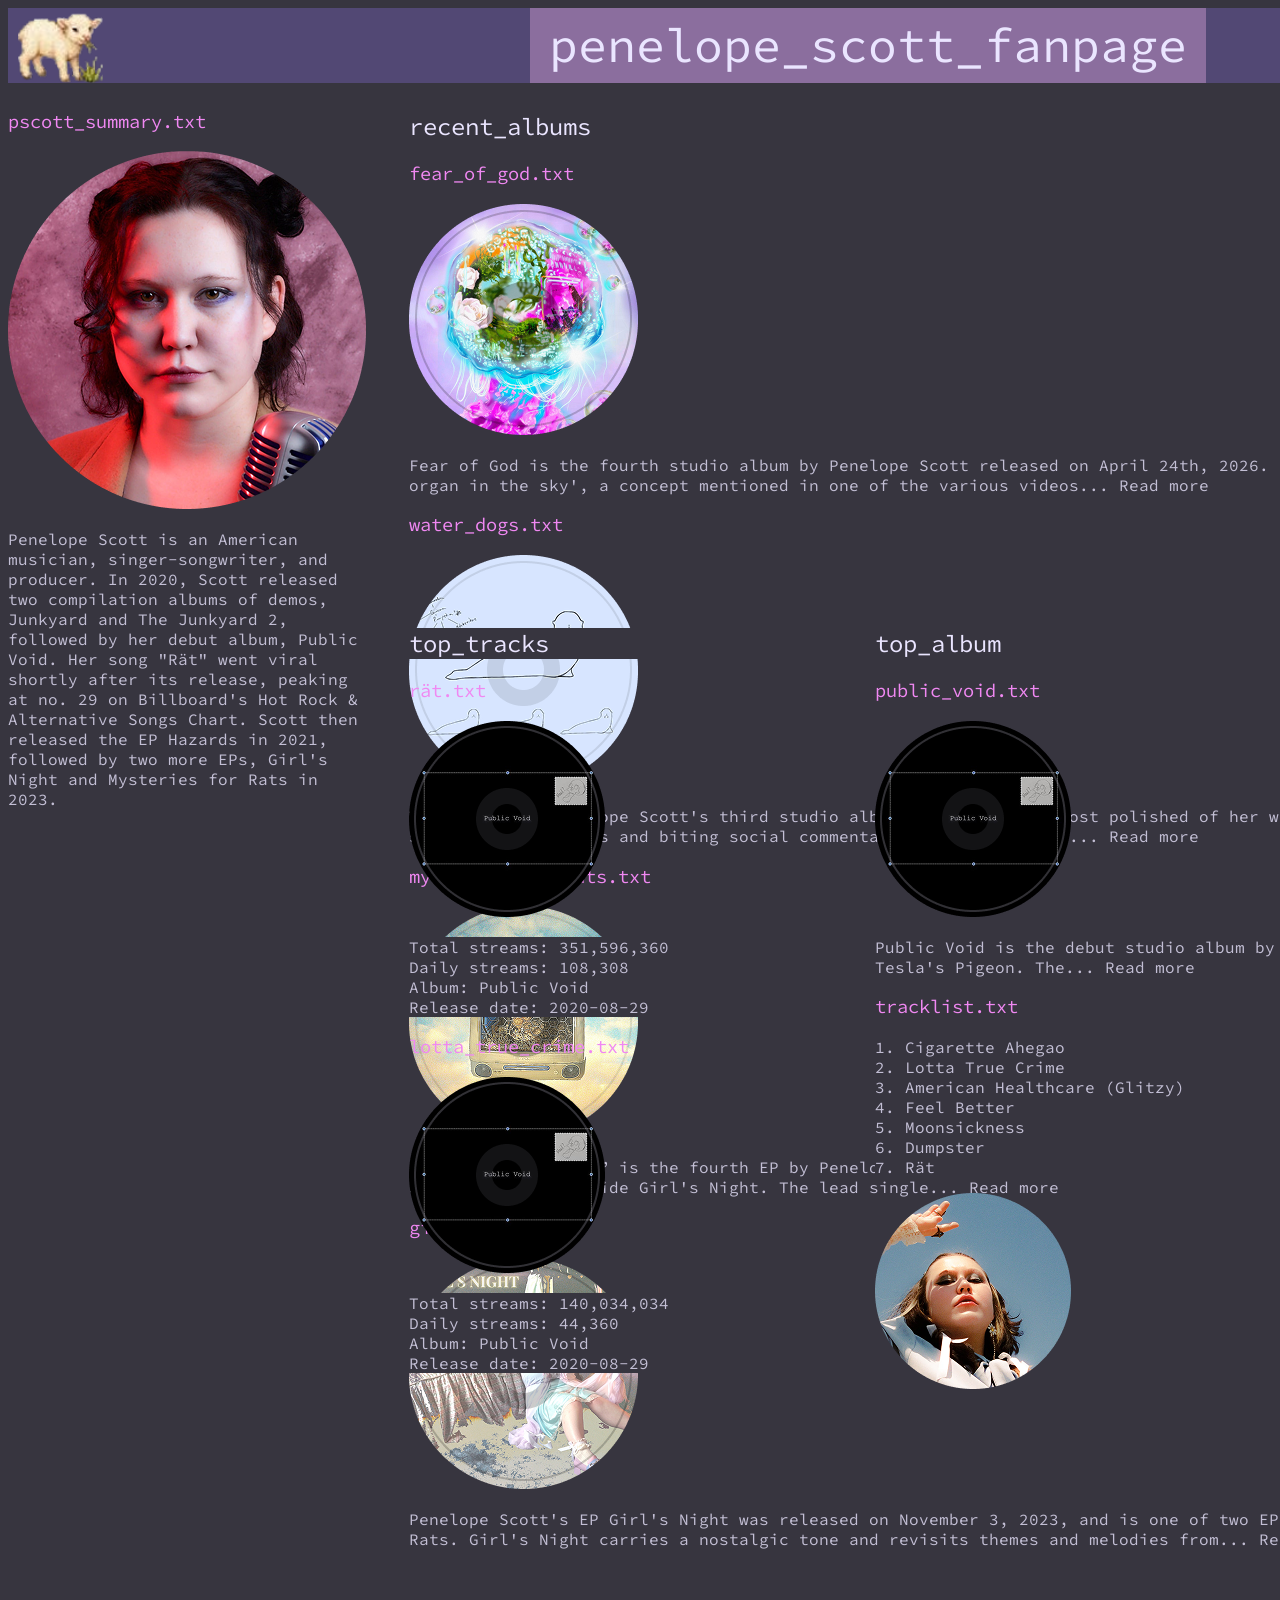
==== commit dcccc443: "Added in grid format." ====
--- a/index.html
+++ b/index.html
@@ -4,6 +4,7 @@
     <meta charset="UTF-8">
     <meta name="viewport" content="width=device-width, initial-scale=1.0">
     <link rel="stylesheet" href="style.css">
+    <link rel="stylesheet" href="grid.css">
     <title>Penelope Scott Fanpage</title>
     <link rel="icon" href="images/lamb.png" type="image/png">
 </head>
@@ -12,23 +13,25 @@
 
     <nav>
         <img src="images/lamb.png" alt="An image of a pixalated lamb" class ="icon">
+
         <div class="header">
-            <h1>penelope_scott_fanpage</h1>
+            <h1 class="header">penelope_scott_fanpage</h1>
         </div>
-        <img src="images/music.png" alt="A music note">
+
+        <a href="honey_morello.html"><img src="images/music.png" alt="A music note"></a>
         <a href="honey_morello.html"><img src="images/honey_pot.png" alt="Honey Morello"></a>
-        <img src="images/menu.png" alt="A menu button">
+        <a href="honey_morello.html"><img src="images/menu.png" alt="A menu button"></a>
     </nav>
 
-    <main>
+    <aside>
         <div>
             <h3>pscott_summary.txt</h3>
             <img src="images/penelope_scott_1.png" alt="An image of Penelope Scott">
             <p class="summary"> Penelope Scott is an American musician, singer-songwriter, and producer. In 2020, Scott released two compilation albums of demos, Junkyard and The Junkyard 2, followed by her debut album, Public Void. Her song "Rät" went viral shortly after its release, peaking at no. 29 on Billboard's Hot Rock & Alternative Songs Chart. Scott then released the EP Hazards in 2021, followed by two more EPs, Girl's Night and Mysteries for Rats in 2023.</p>
         </div>
-    </main>
+    </aside>
 
-    <section>
+    <main>
         <h2>recent_albums</h2>
 
         <div>
@@ -54,9 +57,9 @@
             <img src="images/girls_night.png" alt="Girls Night's album cover">
             <p>Penelope Scott's EP Girl's Night was released on November 3, 2023, and is one of two EPs she dropped that month, the other being Mysteries for Rats. Girl's Night carries a nostalgic tone and revisits themes and melodies from... Read more</p>
         </div>
-    </section>
+    </main>
 
-    <section>
+    <card1>
         <h2>top_tracks</h2>
         <div>
         <h3>rät.txt</h3>
@@ -69,7 +72,9 @@
             <img src="images/public_void.png" alt="Public Void's album cover">
             <p>Total streams: 140,034,034 <br> Daily streams: 44,360 <br> Album: Public Void <br> Release date: 2020-08-29</p>
         </div>
+    </card1>
 
+    <card2>
         <h2>top_album</h2>
 
         <div>
@@ -84,7 +89,7 @@
         </div>
 
         <img src="images/penelope_scott_2.png" alt="An image of Penelope Scott">
-    </section>
+    </card2>
 
 </body>
 </html>
--- a/style.css
+++ b/style.css
@@ -12,6 +12,19 @@
     height: 75px;
     background-color: #524874;
     line-height: 75px;
+}
+
+nav img {
+    margin-left: 3px;
+    margin-right: 3px;
+    margin-top: 0;
+    margin-bottom: 0;
+    padding: 0;
+}
+
+a {
+    margin: 0;
+    padding-top: 2.5px;
 }
 
 nav .header {
@@ -30,9 +43,6 @@
     padding-left: 7px;
 }
 
-div {
-    background-color: #242229
-}
 
 .summary {
     width: 358px;
--- a/grid.css
+++ b/grid.css
@@ -0,0 +1,29 @@
+nav {
+    grid-area: nav;
+} 
+
+aside {
+    grid-area: aside;
+} 
+
+main {
+    grid-area: main;
+}
+
+card1 {
+    grid-area: card1;
+}
+
+card2 {
+    grid-area: card2;
+}
+body {
+    display: grid;
+    grid-template-columns: 393px 458px 982px;
+    grid-template-rows: 75px 509px 1020px;
+    grid-template-areas: 
+        "nav nav nav"
+        "aside main main"
+        "aside card1 card2";
+    gap: 8px;
+}
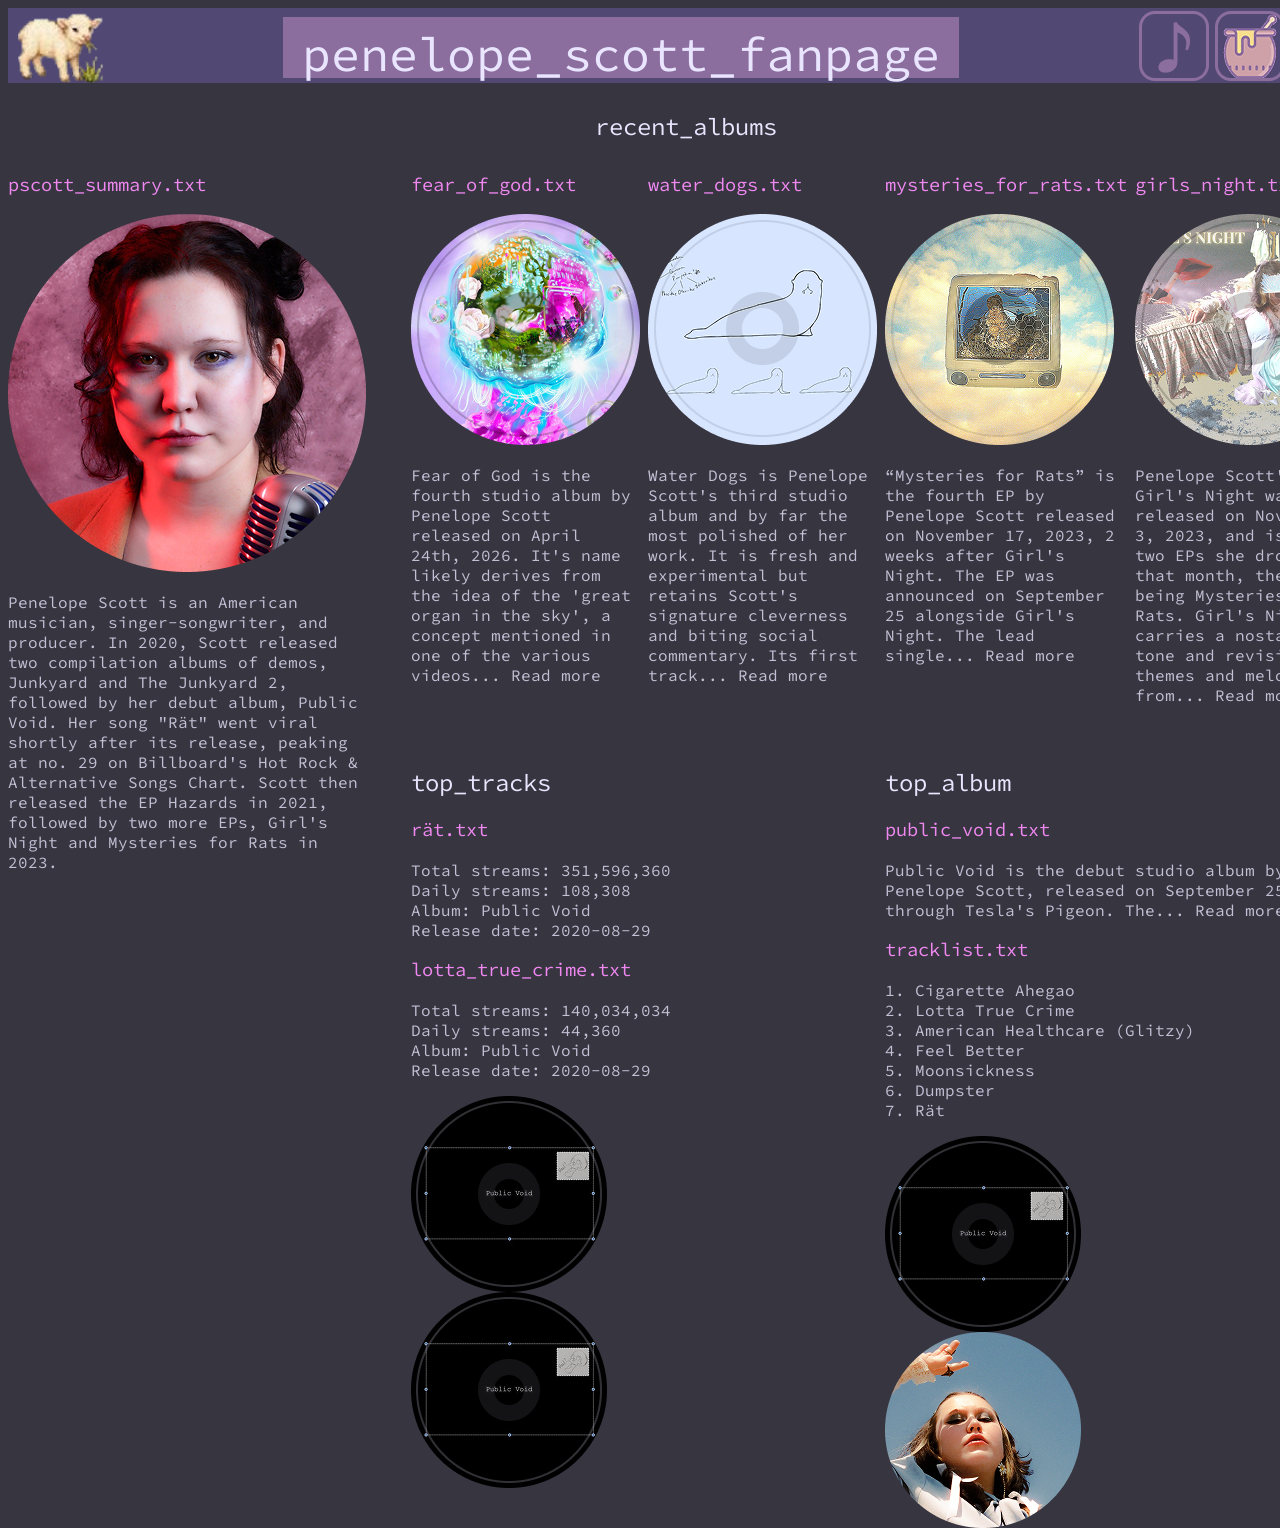
==== commit e2b651fa: "Adjusted and finished grid format, still need to adjust images inside sections." ====
--- a/index.html
+++ b/index.html
@@ -23,73 +23,72 @@
         <a href="honey_morello.html"><img src="images/menu.png" alt="A menu button"></a>
     </nav>
 
-    <aside>
-        <div>
+    <main>
+
             <h3>pscott_summary.txt</h3>
             <img src="images/penelope_scott_1.png" alt="An image of Penelope Scott">
             <p class="summary"> Penelope Scott is an American musician, singer-songwriter, and producer. In 2020, Scott released two compilation albums of demos, Junkyard and The Junkyard 2, followed by her debut album, Public Void. Her song "Rät" went viral shortly after its release, peaking at no. 29 on Billboard's Hot Rock & Alternative Songs Chart. Scott then released the EP Hazards in 2021, followed by two more EPs, Girl's Night and Mysteries for Rats in 2023.</p>
-        </div>
-    </aside>
 
-    <main>
-        <h2>recent_albums</h2>
-
-        <div>
-            <h3>fear_of_god.txt</h3>
-            <img src="images/fear_of_god.png" alt="Fear of God's album cover">
-            <p>Fear of God is the fourth studio album by Penelope Scott released on April 24th, 2026. It's name likely derives from the idea of the 'great organ in the sky', a concept mentioned in one of the various videos... Read more</p>
-        </div>
-
-        <div>
-            <h3>water_dogs.txt</h3>
-            <img src="images/water_dogs.png" alt="Water Dogs' album cover">
-            <p>Water Dogs is Penelope Scott's third studio album and by far the most polished of her work. It is fresh and experimental but retains Scott's signature cleverness and biting social commentary. Its first track... Read more</p>
-        </div>
-        
-        <div>
-            <h3>mysteries_for_rats.txt</h3>
-            <img src="images/mysteries_for_rats.png" alt="Mysteries for Rats' album cover">
-            <p>“Mysteries for Rats” is the fourth EP by Penelope Scott released on November 17, 2023, 2 weeks after Girl's Night. The EP was announced on September 25 alongside Girl's Night. The lead single... Read more</p>
-        </div>
-
-        <div>
-            <h3>girls_night.txt</h3>
-            <img src="images/girls_night.png" alt="Girls Night's album cover">
-            <p>Penelope Scott's EP Girl's Night was released on November 3, 2023, and is one of two EPs she dropped that month, the other being Mysteries for Rats. Girl's Night carries a nostalgic tone and revisits themes and melodies from... Read more</p>
-        </div>
     </main>
 
-    <card1>
+    <header>
+        <h2>recent_albums</h2>
+    </header>
+
+    <article id="card1">
+        <h3>fear_of_god.txt</h3>
+        <img src="images/fear_of_god.png" alt="Fear of God's album cover">
+        <p>Fear of God is the fourth studio album by Penelope Scott released on April 24th, 2026. It's name likely derives from the idea of the 'great organ in the sky', a concept mentioned in one of the various videos... Read more</p>
+    </article>
+
+    <article id="card2">
+        <h3>water_dogs.txt</h3>
+        <img src="images/water_dogs.png" alt="Water Dogs' album cover">
+        <p>Water Dogs is Penelope Scott's third studio album and by far the most polished of her work. It is fresh and experimental but retains Scott's signature cleverness and biting social commentary. Its first track... Read more</p>
+    </article>
+
+    <article id="card3">
+        <h3>mysteries_for_rats.txt</h3>
+        <img src="images/mysteries_for_rats.png" alt="Mysteries for Rats' album cover">
+        <p>“Mysteries for Rats” is the fourth EP by Penelope Scott released on November 17, 2023, 2 weeks after Girl's Night. The EP was announced on September 25 alongside Girl's Night. The lead single... Read more</p>
+    </article>
+
+    <article id="card4">
+        <h3>girls_night.txt</h3>
+        <img src="images/girls_night.png" alt="Girls Night's album cover">
+        <p>Penelope Scott's EP Girl's Night was released on November 3, 2023, and is one of two EPs she dropped that month, the other being Mysteries for Rats. Girl's Night carries a nostalgic tone and revisits themes and melodies from... Read more</p>
+    </article>
+
+    <section id="sect1">
         <h2>top_tracks</h2>
-        <div>
         <h3>rät.txt</h3>
-            <img src="images/public_void.png" alt="Public Void's album cover">
-            <p>Total streams: 351,596,360 <br> Daily streams: 108,308 <br> Album: Public Void <br> Release date: 2020-08-29</p>
-        </div>
+        <p>Total streams: 351,596,360 <br> 
+        Daily streams: 108,308 <br> 
+        Album: Public Void <br> 
+        Release date: 2020-08-29</p>
+        <h3>lotta_true_crime.txt</h3>
+        <p>Total streams: 140,034,034 <br> 
+        Daily streams: 44,360 <br> 
+        Album: Public Void <br> 
+        Release date: 2020-08-29</p>
+        <img src="images/public_void.png" alt="Public Void's album cover">
+        <img src="images/public_void.png" alt="Public Void's album cover">
+    </section>
 
-        <div>
-            <h3>lotta_true_crime.txt</h3>
-            <img src="images/public_void.png" alt="Public Void's album cover">
-            <p>Total streams: 140,034,034 <br> Daily streams: 44,360 <br> Album: Public Void <br> Release date: 2020-08-29</p>
-        </div>
-    </card1>
-
-    <card2>
+    <section id="sect2">
         <h2>top_album</h2>
-
-        <div>
-            <h3>public_void.txt</h3>
-            <img src="images/public_void.png" alt="Public Void's album cover">
-            <p>Public Void is the debut studio album by Penelope Scott, released on September 25, 2020, through Tesla's Pigeon. The... Read more</p>
-        </div>
-
-        <div>
-            <h3>tracklist.txt</h3>
-            <p>1. Cigarette Ahegao <br> 2. Lotta True Crime <br> 3. American Healthcare (Glitzy) <br> 4. Feel Better <br> 5. Moonsickness <br> 6. Dumpster <br> 7. Rät</p>
-        </div>
-
+        <h3>public_void.txt</h3>
+        <p>Public Void is the debut studio album by Penelope Scott, released on September 25, 2020, through Tesla's Pigeon. The... Read more</p>
+        <h3>tracklist.txt</h3>
+        <p>1. Cigarette Ahegao <br> 
+        2. Lotta True Crime <br> 
+        3. American Healthcare (Glitzy) <br> 
+        4. Feel Better <br> 5. Moonsickness <br> 
+        6. Dumpster <br> 
+        7. Rät</p>
+        <img src="images/public_void.png" alt="Public Void's album cover">
         <img src="images/penelope_scott_2.png" alt="An image of Penelope Scott">
-    </card2>
+    </section>
 
 </body>
 </html>
--- a/style.css
+++ b/style.css
@@ -1,7 +1,6 @@
 @import url('https://fonts.googleapis.com/css2?family=Source+Code+Pro:ital,wght@0,200..900;1,200..900&display=swap');
 
 body {
-    display: inline-block;
     background-color: #37353F;
     font-family: "Source Code Pro", monospace;
 }
@@ -30,7 +29,10 @@
 nav .header {
     flex-grow: 1;
     text-align: center;
+    height: 61px;
+    vertical-align: middle;
 }
+
 nav h1 {
     display: inline-block;
     margin: 0;
@@ -43,9 +45,14 @@
     padding-left: 7px;
 }
 
-
 .summary {
     width: 358px;
+}
+
+header {
+    margin: 0;
+    padding: 0;
+    text-align: center;
 }
 
 h1, h2 {
@@ -53,6 +60,7 @@
     background-color: #37353F;
     font-weight: normal;
 }
+
  p {
     color: #C3BFD5;
     background-color: #37353F;
@@ -64,3 +72,7 @@
     font-weight: normal;
 }
 
+section img {
+    display: flex;
+    flex-direction: column;
+}
--- a/grid.css
+++ b/grid.css
@@ -1,29 +1,46 @@
 nav {
     grid-area: nav;
-} 
-
-aside {
-    grid-area: aside;
 } 
 
 main {
     grid-area: main;
 }
 
-card1 {
+header {
+    grid-area: header;
+}
+
+#card1  {
     grid-area: card1;
 }
 
-card2 {
+#card2 {
     grid-area: card2;
 }
+
+#card3 {
+    grid-area: card3;
+}
+#card4 {
+    grid-area: card4;
+}
+
+#sect1 {
+    grid-area: sect1;
+}
+
+#sect2 {
+    grid-area: sect2;
+}
+
 body {
+    grid-template-columns: 395px 4fr 4fr 4fr 4fr;
+    grid-template-rows: 75px 55px 585px 440px;
     display: grid;
-    grid-template-columns: 393px 458px 982px;
-    grid-template-rows: 75px 509px 1020px;
     grid-template-areas: 
-        "nav nav nav"
-        "aside main main"
-        "aside card1 card2";
+        "nav nav nav nav nav"
+        "header header header header header"
+        "main card1 card2 card3 card4"
+        "main sect1 sect1 sect2 sect2";
     gap: 8px;
 }
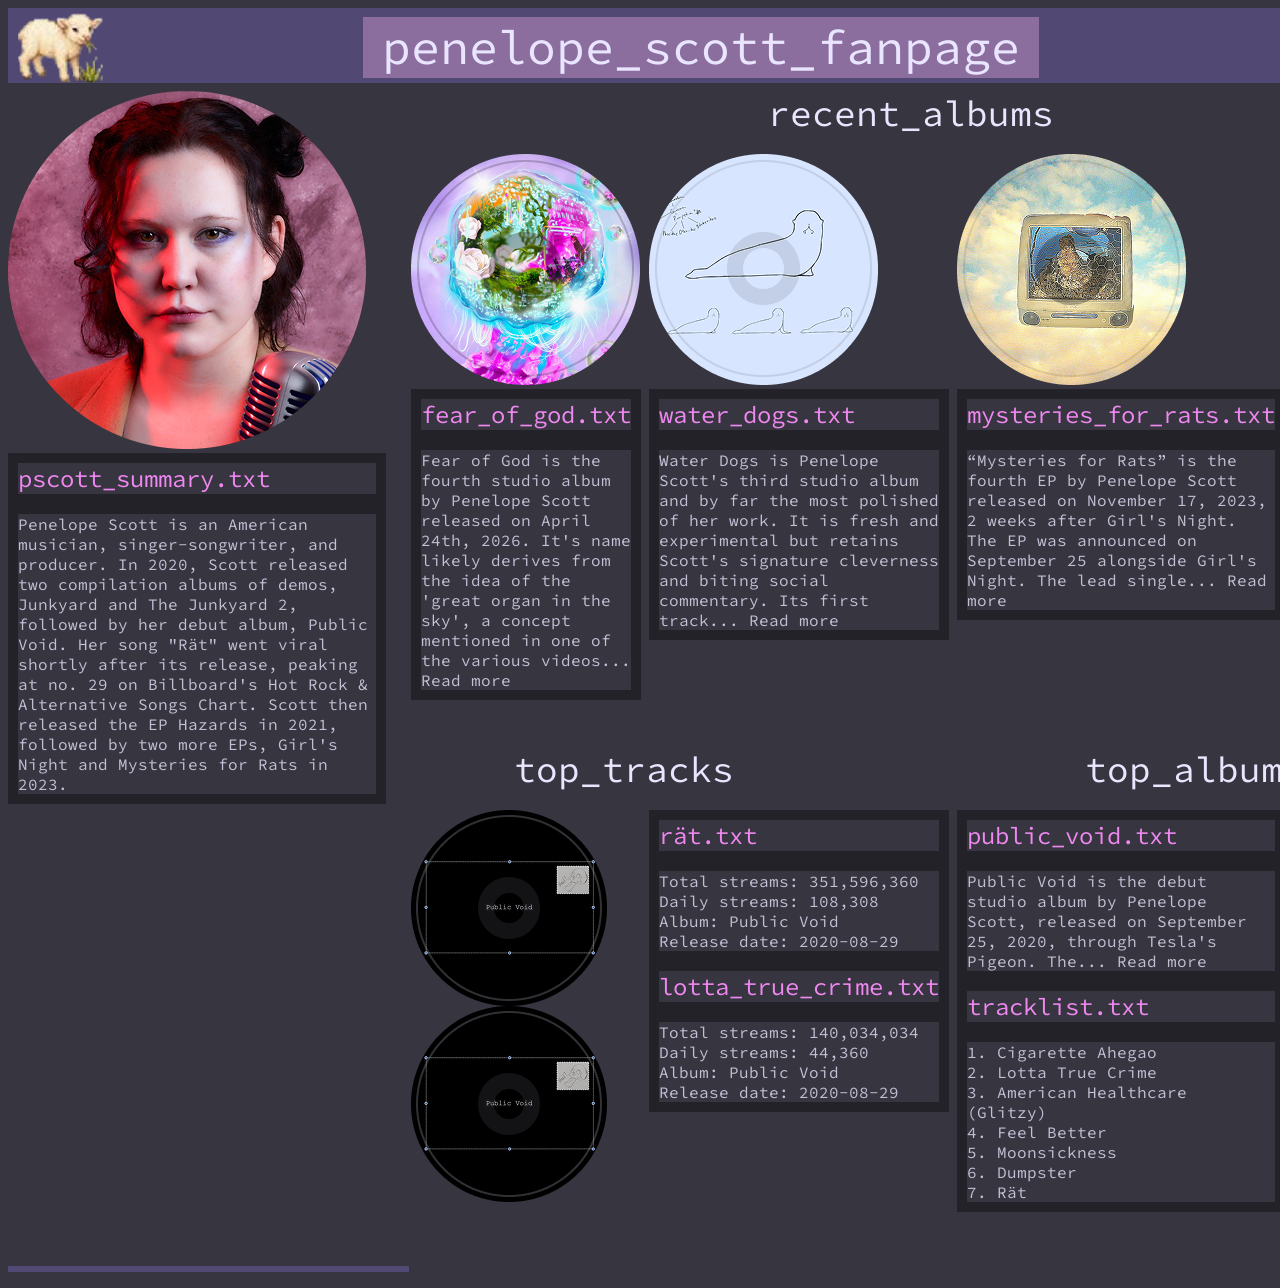
==== commit 0cae4192: "Fixed grid and added border color to h2 and p." ====
--- a/index.html
+++ b/index.html
@@ -24,9 +24,8 @@
     </nav>
 
     <main>
-
-            <h3>pscott_summary.txt</h3>
             <img src="images/penelope_scott_1.png" alt="An image of Penelope Scott">
+            <h3 class="summary">pscott_summary.txt</h3>
             <p class="summary"> Penelope Scott is an American musician, singer-songwriter, and producer. In 2020, Scott released two compilation albums of demos, Junkyard and The Junkyard 2, followed by her debut album, Public Void. Her song "Rät" went viral shortly after its release, peaking at no. 29 on Billboard's Hot Rock & Alternative Songs Chart. Scott then released the EP Hazards in 2021, followed by two more EPs, Girl's Night and Mysteries for Rats in 2023.</p>
 
     </main>
@@ -36,31 +35,45 @@
     </header>
 
     <article id="card1">
+        <img src="images/fear_of_god.png" alt="Fear of God's album cover">
         <h3>fear_of_god.txt</h3>
-        <img src="images/fear_of_god.png" alt="Fear of God's album cover">
         <p>Fear of God is the fourth studio album by Penelope Scott released on April 24th, 2026. It's name likely derives from the idea of the 'great organ in the sky', a concept mentioned in one of the various videos... Read more</p>
     </article>
 
     <article id="card2">
+        <img src="images/water_dogs.png" alt="Water Dogs' album cover">
         <h3>water_dogs.txt</h3>
-        <img src="images/water_dogs.png" alt="Water Dogs' album cover">
         <p>Water Dogs is Penelope Scott's third studio album and by far the most polished of her work. It is fresh and experimental but retains Scott's signature cleverness and biting social commentary. Its first track... Read more</p>
     </article>
 
     <article id="card3">
+        <img src="images/mysteries_for_rats.png" alt="Mysteries for Rats' album cover">
         <h3>mysteries_for_rats.txt</h3>
-        <img src="images/mysteries_for_rats.png" alt="Mysteries for Rats' album cover">
         <p>“Mysteries for Rats” is the fourth EP by Penelope Scott released on November 17, 2023, 2 weeks after Girl's Night. The EP was announced on September 25 alongside Girl's Night. The lead single... Read more</p>
     </article>
 
     <article id="card4">
+        <img src="images/girls_night.png" alt="Girls Night's album cover">
         <h3>girls_night.txt</h3>
-        <img src="images/girls_night.png" alt="Girls Night's album cover">
         <p>Penelope Scott's EP Girl's Night was released on November 3, 2023, and is one of two EPs she dropped that month, the other being Mysteries for Rats. Girl's Night carries a nostalgic tone and revisits themes and melodies from... Read more</p>
     </article>
 
+<hr>
+
+    <footer id="footer1">
+        <h2>top_tracks</h2>
+    </footer>
+
+    <footer id="footer2">
+        <h2>top_album</h2>
+    </footer>
+
     <section id="sect1">
-        <h2>top_tracks</h2>
+        <img src="images/public_void.png" alt="Public Void's album cover">
+        <img src="images/public_void.png" alt="Public Void's album cover">
+    </section>
+    
+    <section id="sect2">
         <h3>rät.txt</h3>
         <p>Total streams: 351,596,360 <br> 
         Daily streams: 108,308 <br> 
@@ -71,12 +84,9 @@
         Daily streams: 44,360 <br> 
         Album: Public Void <br> 
         Release date: 2020-08-29</p>
-        <img src="images/public_void.png" alt="Public Void's album cover">
-        <img src="images/public_void.png" alt="Public Void's album cover">
     </section>
 
-    <section id="sect2">
-        <h2>top_album</h2>
+    <section id="sect3">
         <h3>public_void.txt</h3>
         <p>Public Void is the debut studio album by Penelope Scott, released on September 25, 2020, through Tesla's Pigeon. The... Read more</p>
         <h3>tracklist.txt</h3>
@@ -86,6 +96,8 @@
         4. Feel Better <br> 5. Moonsickness <br> 
         6. Dumpster <br> 
         7. Rät</p>
+    </section>
+    <section id="sect4">
         <img src="images/public_void.png" alt="Public Void's album cover">
         <img src="images/penelope_scott_2.png" alt="An image of Penelope Scott">
     </section>
--- a/style.css
+++ b/style.css
@@ -39,6 +39,7 @@
     width: 676px;
     font-size: 48px;
     background-color: #8B6E9E;
+    line-height: 61px;
 }
 
 .icon {
@@ -55,12 +56,25 @@
     text-align: center;
 }
 
+footer {
+    margin: 0;
+    padding: 0;
+    text-align: center;
+}
+
 h1, h2 {
     color: #EAE5FF;
     background-color: #37353F;
     font-weight: normal;
 }
 
+h2 {
+    font-size: 36px;
+    padding: 0;
+    margin: 0;
+    margin-right: 112px;
+    vertical-align: middle;
+}
  p {
     color: #C3BFD5;
     background-color: #37353F;
@@ -72,6 +86,22 @@
     font-weight: normal;
 }
 
+h3 {
+    font-size: 24px;
+}
+
+h3, p {
+    border: 10px solid #242229;
+    margin-bottom: 0%;
+    margin-top: 0%;
+}
+
+hr {
+    width: 100%;
+    border: 3.5px solid #524874;
+}
+
+
 section img {
     display: flex;
     flex-direction: column;
--- a/grid.css
+++ b/grid.css
@@ -25,6 +25,14 @@
     grid-area: card4;
 }
 
+#footer1 {
+    grid-area: footer1;
+}
+
+#footer2 {
+    grid-area: footer2;
+}
+
 #sect1 {
     grid-area: sect1;
 }
@@ -33,14 +41,22 @@
     grid-area: sect2;
 }
 
+#sect3 {
+    grid-area: sect3
+}
+
+#sect4 {
+    grid-area: sect4;
+}
 body {
     grid-template-columns: 395px 4fr 4fr 4fr 4fr;
-    grid-template-rows: 75px 55px 585px 440px;
+    grid-template-rows: 75px 55px 585px 55px 440px;
     display: grid;
     grid-template-areas: 
         "nav nav nav nav nav"
-        "header header header header header"
+        "main header header header header"
         "main card1 card2 card3 card4"
-        "main sect1 sect1 sect2 sect2";
+        "main footer1 footer1 footer2 footer2"
+        "main sect1 sect2 sect3 sect4";
     gap: 8px;
 }
